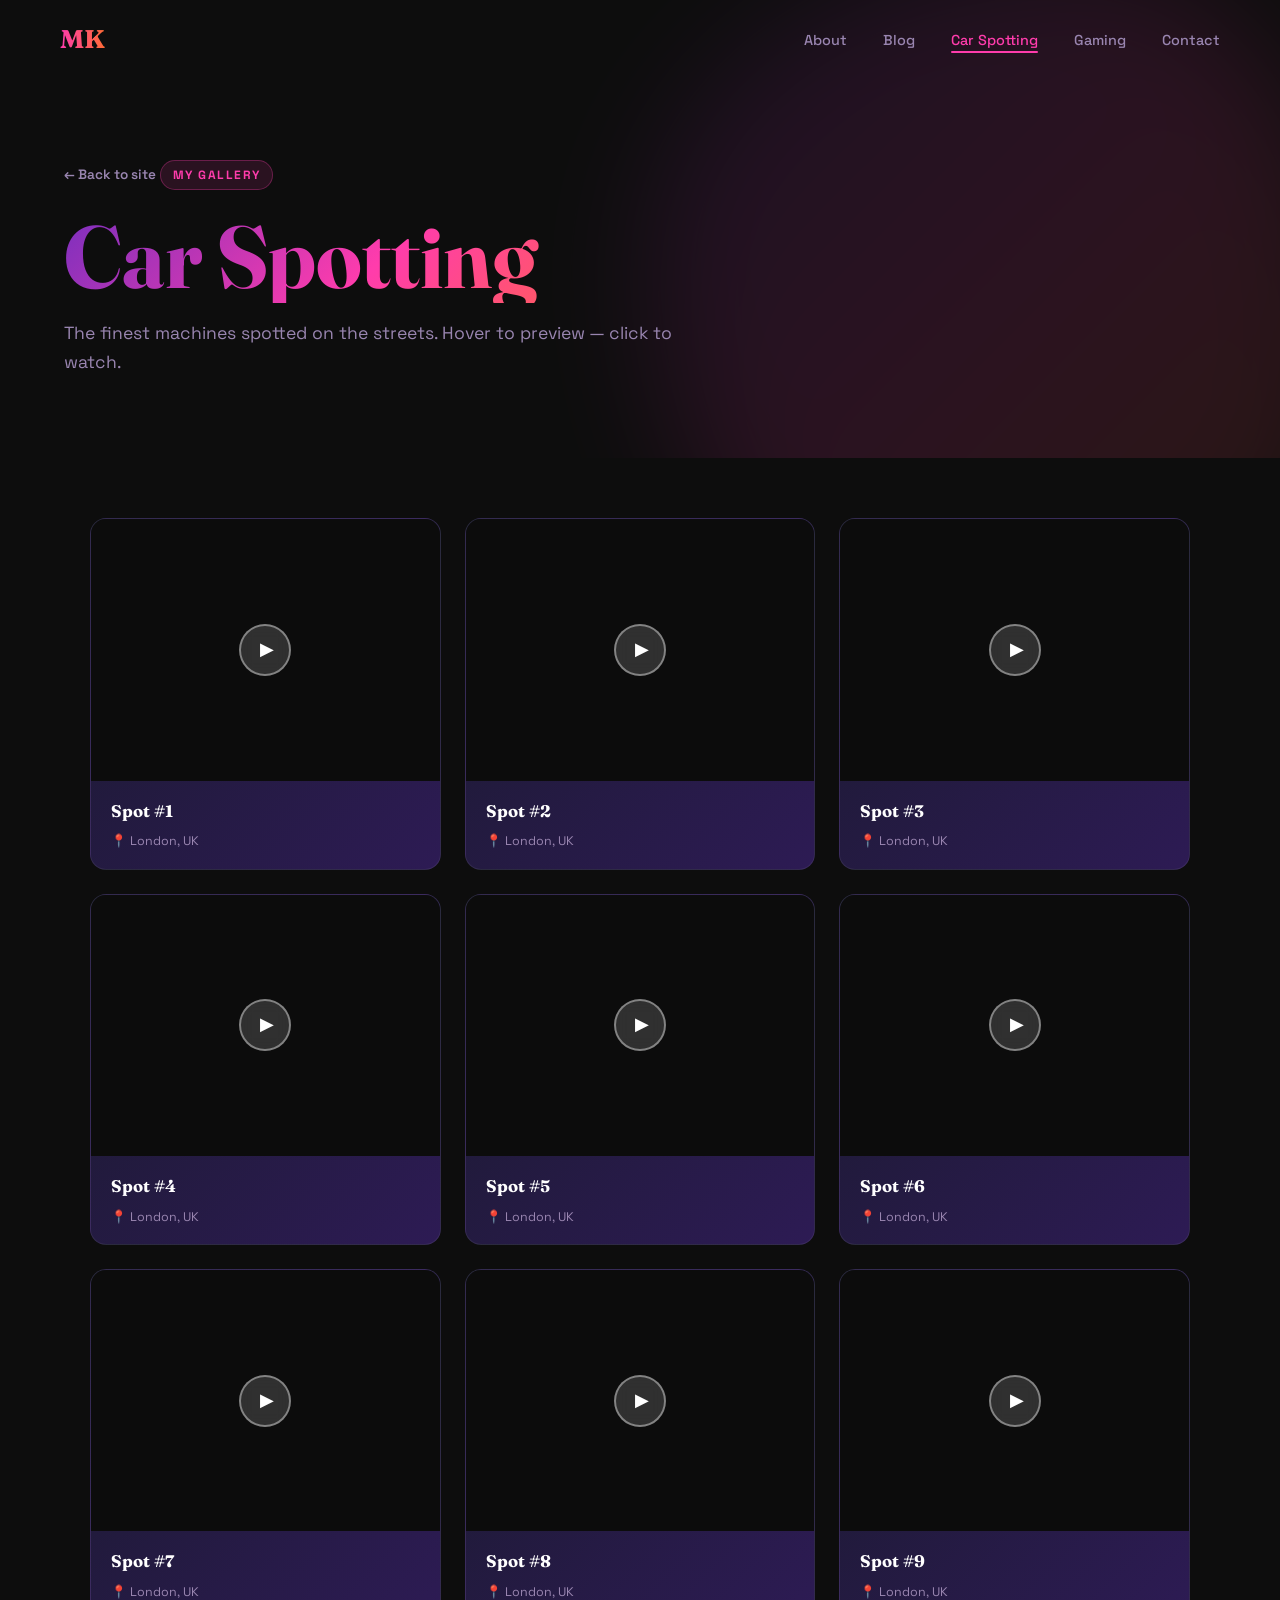
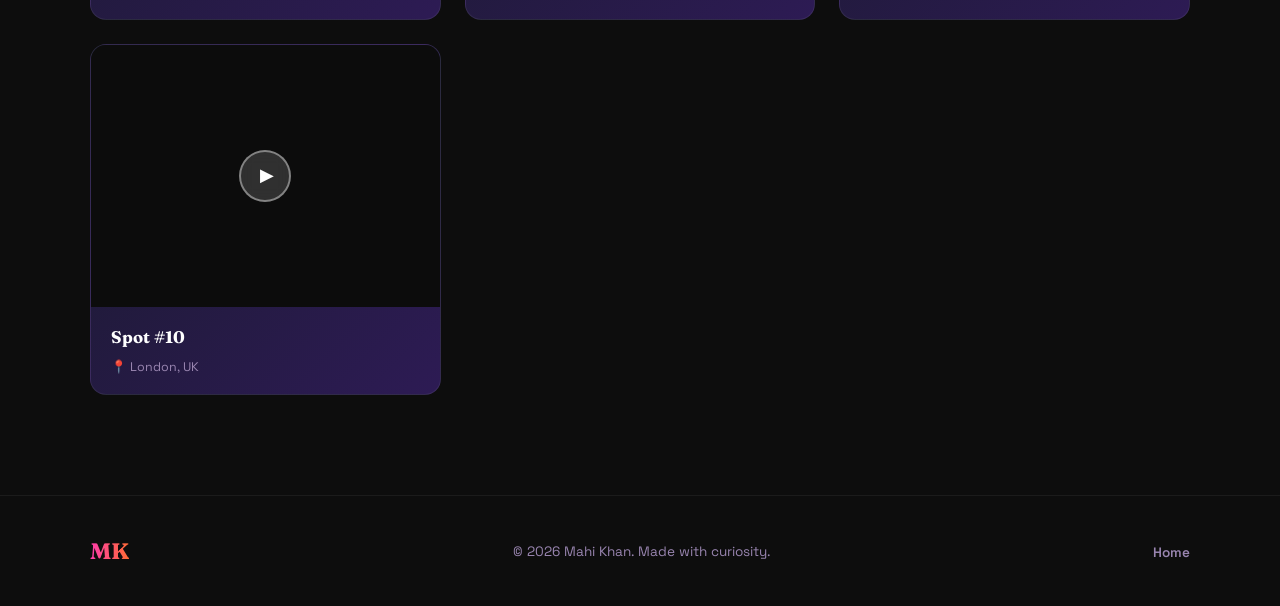
==== car-spotting.html @ e3ff3f11 "first commit" ====
<!DOCTYPE html>
<html lang="en">
<head>
  <meta charset="UTF-8" />
  <meta name="viewport" content="width=device-width, initial-scale=1.0" />
  <title>Car Spotting — Mahi Khan</title>
  <link rel="stylesheet" href="styles.css" />
  <link rel="preconnect" href="https://fonts.googleapis.com" />
  <link rel="preconnect" href="https://fonts.gstatic.com" crossorigin />
  <link href="https://fonts.googleapis.com/css2?family=Space+Grotesk:wght@400;500;700&family=Fraunces:ital,wght@0,700;1,400&display=swap" rel="stylesheet" />
</head>
<body>

  <!-- NAV -->
  <nav id="navbar">
    <a href="index.html" class="logo">MK</a>
    <ul class="nav-links">
      <li><a href="index.html#about">About</a></li>
      <li><a href="index.html#blog">Blog</a></li>
      <li><a href="car-spotting.html" class="nav-active">Car Spotting</a></li>
      <li><a href="gaming.html">Gaming</a></li>
      <li><a href="index.html#contact">Contact</a></li>
    </ul>
    <button class="hamburger" id="hamburger" aria-label="Open menu">
      <span></span><span></span><span></span>
    </button>
  </nav>

  <!-- MOBILE MENU -->
  <div class="mobile-menu" id="mobileMenu">
    <button class="close-btn" id="closeMenu" aria-label="Close menu">&times;</button>
    <ul>
      <li><a href="index.html#about" class="mobile-link">About</a></li>
      <li><a href="index.html#blog" class="mobile-link">Blog</a></li>
      <li><a href="car-spotting.html" class="mobile-link">Car Spotting</a></li>
      <li><a href="gaming.html" class="mobile-link">Gaming</a></li>
      <li><a href="index.html#contact" class="mobile-link">Contact</a></li>
    </ul>
  </div>

  <!-- GALLERY HERO -->
  <section class="gallery-hero">
    <div class="gallery-hero-content">
      <a href="index.html" class="back-link">← Back to site</a>
      <span class="section-tag">My gallery</span>
      <h1 class="gallery-title">Car Spotting</h1>
      <p class="gallery-subtitle">The finest machines spotted on the streets. Hover to preview — click to watch.</p>
    </div>
    <div class="hero-blob" aria-hidden="true"></div>
  </section>

  <!-- GALLERY GRID -->
  <section class="gallery-section">
    <div class="container">

      <div class="gallery-grid" id="galleryGrid">

        <div class="gallery-card" data-category="supercar" data-name="Spot #1" data-detail="London, UK">
          <div class="gallery-img-wrap">
            <video src="CarImages/bf7974aab0364c2784b813c1a7837246.MOV" muted loop playsinline preload="metadata"></video>
            <div class="play-overlay"><span class="play-icon">&#9654;</span></div>
          </div>
          <div class="gallery-card-info">
            <span class="card-car-name">Spot #1</span>
            <span class="card-location">📍 London, UK</span>
          </div>
        </div>

        <div class="gallery-card" data-category="supercar" data-name="Spot #2" data-detail="London, UK">
          <div class="gallery-img-wrap">
            <video src="CarImages/IMG_1939.MOV" muted loop playsinline preload="metadata"></video>
            <div class="play-overlay"><span class="play-icon">&#9654;</span></div>
          </div>
          <div class="gallery-card-info">
            <span class="card-car-name">Spot #2</span>
            <span class="card-location">📍 London, UK</span>
          </div>
        </div>

        <div class="gallery-card" data-category="supercar" data-name="Spot #3" data-detail="London, UK">
          <div class="gallery-img-wrap">
            <video src="CarImages/IMG_1972.mov" muted loop playsinline preload="metadata"></video>
            <div class="play-overlay"><span class="play-icon">&#9654;</span></div>
          </div>
          <div class="gallery-card-info">
            <span class="card-car-name">Spot #3</span>
            <span class="card-location">📍 London, UK</span>
          </div>
        </div>

        <div class="gallery-card" data-category="supercar" data-name="Spot #4" data-detail="London, UK">
          <div class="gallery-img-wrap">
            <video src="CarImages/IMG_1985.mov" muted loop playsinline preload="metadata"></video>
            <div class="play-overlay"><span class="play-icon">&#9654;</span></div>
          </div>
          <div class="gallery-card-info">
            <span class="card-car-name">Spot #4</span>
            <span class="card-location">📍 London, UK</span>
          </div>
        </div>

        <div class="gallery-card" data-category="supercar" data-name="Spot #5" data-detail="London, UK">
          <div class="gallery-img-wrap">
            <video src="CarImages/IMG_1987.mov" muted loop playsinline preload="metadata"></video>
            <div class="play-overlay"><span class="play-icon">&#9654;</span></div>
          </div>
          <div class="gallery-card-info">
            <span class="card-car-name">Spot #5</span>
            <span class="card-location">📍 London, UK</span>
          </div>
        </div>

        <div class="gallery-card" data-category="supercar" data-name="Spot #6" data-detail="London, UK">
          <div class="gallery-img-wrap">
            <video src="CarImages/IMG_1990.mov" muted loop playsinline preload="metadata"></video>
            <div class="play-overlay"><span class="play-icon">&#9654;</span></div>
          </div>
          <div class="gallery-card-info">
            <span class="card-car-name">Spot #6</span>
            <span class="card-location">📍 London, UK</span>
          </div>
        </div>

        <div class="gallery-card" data-category="supercar" data-name="Spot #7" data-detail="London, UK">
          <div class="gallery-img-wrap">
            <video src="CarImages/IMG_1996.mov" muted loop playsinline preload="metadata"></video>
            <div class="play-overlay"><span class="play-icon">&#9654;</span></div>
          </div>
          <div class="gallery-card-info">
            <span class="card-car-name">Spot #7</span>
            <span class="card-location">📍 London, UK</span>
          </div>
        </div>

        <div class="gallery-card" data-category="supercar" data-name="Spot #8" data-detail="London, UK">
          <div class="gallery-img-wrap">
            <video src="CarImages/IMG_8750.mov" muted loop playsinline preload="metadata"></video>
            <div class="play-overlay"><span class="play-icon">&#9654;</span></div>
          </div>
          <div class="gallery-card-info">
            <span class="card-car-name">Spot #8</span>
            <span class="card-location">📍 London, UK</span>
          </div>
        </div>

        <div class="gallery-card" data-category="supercar" data-name="Spot #9" data-detail="London, UK">
          <div class="gallery-img-wrap">
            <video src="CarImages/IMG_8766.mov" muted loop playsinline preload="metadata"></video>
            <div class="play-overlay"><span class="play-icon">&#9654;</span></div>
          </div>
          <div class="gallery-card-info">
            <span class="card-car-name">Spot #9</span>
            <span class="card-location">📍 London, UK</span>
          </div>
        </div>

        <div class="gallery-card" data-category="supercar" data-name="Spot #10" data-detail="London, UK">
          <div class="gallery-img-wrap">
            <video src="CarImages/IMG_9933.mov" muted loop playsinline preload="metadata"></video>
            <div class="play-overlay"><span class="play-icon">&#9654;</span></div>
          </div>
          <div class="gallery-card-info">
            <span class="card-car-name">Spot #10</span>
            <span class="card-location">📍 London, UK</span>
          </div>
        </div>

      </div>
    </div>
  </section>

  <!-- LIGHTBOX -->
  <div class="lightbox" id="lightbox" role="dialog" aria-modal="true" aria-label="Video viewer" hidden>
    <button class="lightbox-close" id="lightboxClose" aria-label="Close">&times;</button>
    <button class="lightbox-prev" id="lightboxPrev" aria-label="Previous">&#8249;</button>
    <div class="lightbox-content">
      <video id="lightboxVideo" controls playsinline></video>
      <div class="lightbox-caption" id="lightboxCaption"></div>
    </div>
    <button class="lightbox-next" id="lightboxNext" aria-label="Next">&#8250;</button>
  </div>

  <!-- FOOTER -->
  <footer class="footer">
    <div class="container footer-inner">
      <p class="footer-logo">MK</p>
      <p class="footer-copy">© 2026 Mahi Khan. Made with curiosity.</p>
      <div class="footer-links">
        <a href="index.html">Home</a>
      </div>
    </div>
  </footer>

  <script src="script.js"></script>
  <script src="car-spotting.js"></script>
</body>
</html>
---- styles.css ----
/* ===== RESET & BASE ===== */
*, *::before, *::after { box-sizing: border-box; margin: 0; padding: 0; }

:root {
  --pink:    #FF3CAC;
  --purple:  #7B2FBE;
  --orange:  #FF6B35;
  --yellow:  #FFD23F;
  --cyan:    #00D4FF;
  --dark:    #0D0D0D;
  --dark2:   #1A1A2E;
  --light:   #F9F6FF;
  --white:   #FFFFFF;
  --text:    #E8E0FF;
  --muted:   #9985B0;

  --grad-hero:   linear-gradient(135deg, #7B2FBE 0%, #FF3CAC 50%, #FF6B35 100%);
  --grad-card:   linear-gradient(135deg, #1A1A2E, #2D1B54);
  --grad-accent: linear-gradient(90deg, var(--pink), var(--orange));

  --radius: 16px;
  --radius-sm: 8px;
  --shadow: 0 8px 32px rgba(123,47,190,0.25);
  --shadow-lg: 0 20px 60px rgba(123,47,190,0.35);
  --transition: 0.3s cubic-bezier(0.4,0,0.2,1);
}

html { scroll-behavior: smooth; }

body {
  font-family: 'Space Grotesk', sans-serif;
  background: var(--dark);
  color: var(--text);
  line-height: 1.7;
  overflow-x: hidden;
}

em { font-family: 'Fraunces', serif; font-style: italic; color: var(--pink); }

a { color: inherit; text-decoration: none; }

img { max-width: 100%; display: block; }

/* ===== UTILITIES ===== */
.container {
  width: min(1100px, 92vw);
  margin-inline: auto;
}

.section { padding: 100px 0; }

.section-tag {
  display: inline-block;
  font-size: 0.75rem;
  font-weight: 700;
  letter-spacing: 0.12em;
  text-transform: uppercase;
  color: var(--pink);
  background: rgba(255,60,172,0.12);
  border: 1px solid rgba(255,60,172,0.3);
  padding: 4px 12px;
  border-radius: 100px;
  margin-bottom: 16px;
}

.section-title {
  font-family: 'Fraunces', serif;
  font-size: clamp(2rem, 5vw, 3.2rem);
  font-weight: 700;
  color: var(--white);
  line-height: 1.15;
  margin-bottom: 16px;
}

.section-desc {
  font-size: 1.1rem;
  color: var(--muted);
  max-width: 480px;
  margin-bottom: 48px;
}

.section-header {
  text-align: center;
  margin-bottom: 56px;
}

.section-header .section-desc { margin-inline: auto; }

/* ===== BUTTONS ===== */
.btn {
  display: inline-flex;
  align-items: center;
  gap: 6px;
  padding: 14px 28px;
  border-radius: 100px;
  font-family: inherit;
  font-size: 0.95rem;
  font-weight: 700;
  cursor: pointer;
  transition: transform var(--transition), box-shadow var(--transition), opacity var(--transition);
  border: none;
  text-decoration: none;
}

.btn:hover { transform: translateY(-2px); }
.btn:active { transform: translateY(0); }

.btn-primary {
  background: var(--grad-accent);
  color: var(--white);
  box-shadow: 0 4px 20px rgba(255,60,172,0.4);
}
.btn-primary:hover { box-shadow: 0 8px 30px rgba(255,60,172,0.55); }

.btn-outline {
  background: transparent;
  color: var(--white);
  border: 2px solid rgba(255,255,255,0.25);
}
.btn-outline:hover { border-color: var(--pink); color: var(--pink); }

.btn-full { width: 100%; justify-content: center; }

/* ===== NAVBAR ===== */
#navbar {
  position: fixed;
  top: 0; left: 0; right: 0;
  z-index: 100;
  display: flex;
  align-items: center;
  justify-content: space-between;
  padding: 18px min(5vw, 60px);
  background: rgba(13,13,13,0);
  backdrop-filter: blur(0px);
  transition: background var(--transition), backdrop-filter var(--transition), padding var(--transition);
}

#navbar.scrolled {
  background: rgba(13,13,13,0.85);
  backdrop-filter: blur(20px);
  padding-top: 12px;
  padding-bottom: 12px;
  border-bottom: 1px solid rgba(255,255,255,0.06);
}

.logo {
  font-family: 'Fraunces', serif;
  font-size: 1.6rem;
  font-weight: 700;
  background: var(--grad-accent);
  -webkit-background-clip: text;
  -webkit-text-fill-color: transparent;
  background-clip: text;
}

.nav-links {
  display: flex;
  list-style: none;
  gap: 36px;
}

.nav-links a {
  font-size: 0.9rem;
  font-weight: 500;
  color: var(--muted);
  transition: color var(--transition);
  position: relative;
}

.nav-links a::after {
  content: '';
  position: absolute;
  bottom: -4px; left: 0;
  width: 0; height: 2px;
  background: var(--pink);
  transition: width var(--transition);
  border-radius: 2px;
}

.nav-links a:hover { color: var(--white); }
.nav-links a:hover::after { width: 100%; }

.hamburger {
  display: none;
  flex-direction: column;
  gap: 5px;
  background: none;
  border: none;
  cursor: pointer;
  padding: 4px;
}
.hamburger span {
  display: block;
  width: 24px; height: 2px;
  background: var(--white);
  border-radius: 2px;
  transition: var(--transition);
}

/* ===== MOBILE MENU ===== */
.mobile-menu {
  position: fixed;
  inset: 0;
  z-index: 200;
  background: var(--dark2);
  display: flex;
  flex-direction: column;
  align-items: center;
  justify-content: center;
  gap: 32px;
  transform: translateX(100%);
  transition: transform var(--transition);
}

.mobile-menu.open { transform: translateX(0); }

.mobile-menu ul { list-style: none; text-align: center; }
.mobile-menu ul li + li { margin-top: 28px; }

.mobile-link {
  font-family: 'Fraunces', serif;
  font-size: 2.4rem;
  font-weight: 700;
  color: var(--white);
  transition: color var(--transition);
}
.mobile-link:hover { color: var(--pink); }

.close-btn {
  position: absolute;
  top: 24px; right: 24px;
  background: none;
  border: none;
  color: var(--white);
  font-size: 2.5rem;
  cursor: pointer;
  line-height: 1;
}

/* ===== HERO ===== */
.hero {
  position: relative;
  min-height: 100svh;
  display: flex;
  align-items: center;
  padding: 120px min(5vw, 80px) 80px;
  overflow: hidden;
}

.hero-inner {
  position: relative;
  z-index: 2;
  display: flex;
  align-items: center;
  gap: 64px;
  width: 100%;
}

.hero-content {
  flex: 1;
  min-width: 0;
}

.hero-photo {
  flex-shrink: 0;
  width: 300px;
  height: 300px;
  border-radius: 50%;
  background: var(--grad-hero);
  padding: 4px;
  box-shadow: var(--shadow-lg), 0 0 60px rgba(255,60,172,0.25);
  animation: float 6s ease-in-out infinite;
}

.hero-photo img {
  width: 100%;
  height: 100%;
  object-fit: cover;
  object-position: top;
  border-radius: 50%;
  display: block;
}

@media (max-width: 768px) {
  .hero-inner {
    flex-direction: column-reverse;
    gap: 36px;
    text-align: center;
  }
  .hero-photo {
    width: 180px;
    height: 180px;
  }
  .hero-cta { justify-content: center; }
}

.eyebrow {
  font-size: 1rem;
  font-weight: 500;
  color: var(--cyan);
  letter-spacing: 0.05em;
  margin-bottom: 12px;
}

.hero-title {
  font-family: 'Fraunces', serif;
  font-size: clamp(3.5rem, 10vw, 7rem);
  font-weight: 700;
  color: var(--white);
  line-height: 1.0;
  margin-bottom: 16px;
  background: var(--grad-hero);
  -webkit-background-clip: text;
  -webkit-text-fill-color: transparent;
  background-clip: text;
}

.hero-subtitle {
  font-size: 1.1rem;
  font-weight: 500;
  color: var(--muted);
  letter-spacing: 0.08em;
  text-transform: uppercase;
  margin-bottom: 24px;
}

.hero-desc {
  font-size: 1.15rem;
  color: var(--text);
  opacity: 0.85;
  max-width: 520px;
  margin-bottom: 40px;
}

.hero-cta { display: flex; gap: 16px; flex-wrap: wrap; }

/* Hero decorative shapes */
.hero-blob {
  position: absolute;
  top: -10%; right: -5%;
  width: 55vw; height: 55vw;
  max-width: 700px; max-height: 700px;
  border-radius: 60% 40% 55% 45% / 45% 55% 40% 60%;
  background: var(--grad-hero);
  opacity: 0.12;
  filter: blur(60px);
  animation: blobMorph 10s ease-in-out infinite alternate;
  z-index: 0;
}

@keyframes blobMorph {
  from { border-radius: 60% 40% 55% 45% / 45% 55% 40% 60%; }
  to   { border-radius: 40% 60% 45% 55% / 55% 45% 60% 40%; }
}

.hero-shapes { position: absolute; inset: 0; pointer-events: none; z-index: 1; }

.shape {
  position: absolute;
  border-radius: 50%;
  opacity: 0.6;
}

.shape-1 {
  width: 12px; height: 12px;
  background: var(--yellow);
  top: 20%; right: 25%;
  animation: float 6s ease-in-out infinite;
}

.shape-2 {
  width: 20px; height: 20px;
  background: var(--cyan);
  top: 60%; right: 35%;
  animation: float 8s ease-in-out infinite reverse;
}

.shape-3 {
  width: 8px; height: 8px;
  background: var(--pink);
  top: 40%; right: 15%;
  animation: float 5s ease-in-out infinite 1s;
}

@keyframes float {
  0%, 100% { transform: translateY(0); }
  50%       { transform: translateY(-20px); }
}

/* ===== ABOUT ===== */
.about { background: var(--dark2); }

.about-grid {
  display: grid;
  grid-template-columns: 320px 1fr;
  gap: 72px;
  align-items: center;
}

.about-image-wrap {
  position: relative;
}

.about-photo {
  width: 100%;
  aspect-ratio: 1;
  border-radius: var(--radius);
  object-fit: cover;
  object-position: top;
  box-shadow: var(--shadow-lg);
  display: block;
}

.about-badge {
  position: absolute;
  bottom: -16px; right: -16px;
  background: var(--yellow);
  color: var(--dark);
  font-size: 0.8rem;
  font-weight: 700;
  padding: 8px 16px;
  border-radius: 100px;
  white-space: nowrap;
  box-shadow: var(--shadow);
}

.about-text p {
  color: var(--muted);
  margin-bottom: 16px;
  font-size: 1.05rem;
}

.tags { display: flex; flex-wrap: wrap; gap: 10px; margin-top: 28px; }

.tag {
  background: rgba(255,255,255,0.05);
  border: 1px solid rgba(255,255,255,0.1);
  color: var(--text);
  padding: 6px 14px;
  border-radius: 100px;
  font-size: 0.85rem;
  font-weight: 500;
  transition: background var(--transition), border-color var(--transition);
}
.tag:hover { background: rgba(255,60,172,0.15); border-color: var(--pink); }

/* ===== BACKGROUND ===== */
.background { background: var(--dark); }

.background-wrap {
  max-width: 680px;
}

.background-wrap h2 {
  margin-bottom: 28px;
}

.background-wrap p {
  font-size: 1.1rem;
  color: var(--muted);
  line-height: 1.8;
  margin-bottom: 20px;
}

.background-wrap p:last-child { margin-bottom: 0; }

.blog-grid {
  display: grid;
  grid-template-columns: repeat(3, 1fr);
  grid-auto-rows: auto;
  gap: 24px;
}

.blog-card {
  background: var(--grad-card);
  border: 1px solid rgba(255,255,255,0.07);
  border-radius: var(--radius);
  padding: 32px;
  display: flex;
  flex-direction: column;
  gap: 12px;
  transition: transform var(--transition), box-shadow var(--transition), border-color var(--transition);
  position: relative;
  overflow: hidden;
}

.blog-card::before {
  content: '';
  position: absolute;
  inset: 0;
  background: var(--grad-accent);
  opacity: 0;
  transition: opacity var(--transition);
  pointer-events: none;
}

.blog-card:hover {
  transform: translateY(-6px);
  box-shadow: var(--shadow-lg);
  border-color: rgba(255,60,172,0.3);
}

.blog-card:hover::before { opacity: 0.04; }

.blog-card.featured {
  grid-column: 1 / -1;
  flex-direction: row;
  align-items: flex-start;
  gap: 40px;
  background: linear-gradient(135deg, #2D1B54, #1A0A36);
  border-color: rgba(255,60,172,0.2);
}

.blog-card.featured .card-title {
  font-size: 1.6rem;
}

.card-tag {
  display: inline-block;
  background: var(--grad-accent);
  color: white;
  font-size: 0.7rem;
  font-weight: 700;
  letter-spacing: 0.1em;
  text-transform: uppercase;
  padding: 3px 10px;
  border-radius: 100px;
  align-self: flex-start;
}

.card-meta {
  font-size: 0.8rem;
  color: var(--muted);
  font-weight: 500;
  letter-spacing: 0.03em;
}

.card-title {
  font-family: 'Fraunces', serif;
  font-size: 1.2rem;
  font-weight: 700;
  color: var(--white);
  line-height: 1.3;
}

.card-excerpt {
  font-size: 0.95rem;
  color: var(--muted);
  line-height: 1.65;
  flex: 1;
}

.card-link {
  font-size: 0.9rem;
  font-weight: 700;
  color: var(--pink);
  transition: gap var(--transition);
  margin-top: auto;
  align-self: flex-start;
}

.card-link:hover { letter-spacing: 0.02em; }

.cta-card {
  background: var(--grad-hero);
  border: none;
  justify-content: center;
  align-items: flex-start;
  text-align: left;
}

.cta-card h3 {
  font-family: 'Fraunces', serif;
  font-size: 1.5rem;
  color: var(--white);
}

.cta-card p { color: rgba(255,255,255,0.8); font-size: 0.95rem; }

.cta-card .btn-primary {
  background: white;
  color: var(--dark);
  box-shadow: none;
}
.cta-card .btn-primary:hover {
  box-shadow: 0 8px 30px rgba(0,0,0,0.2);
}

/* ===== CONTACT ===== */
.contact { background: var(--dark2); }


/* Contact simple layout */
.contact-simple-header {
  text-align: center;
  margin-bottom: 32px;
}

.contact-simple-header .section-desc {
  margin-inline: auto;
}

.contact-plain {
  text-align: center;
  display: flex;
  flex-direction: column;
  gap: 12px;
}

.contact-plain p {
  font-size: 1.05rem;
  color: var(--muted);
}

.contact-plain a {
  color: var(--white);
  font-weight: 600;
  text-decoration: underline;
  text-decoration-color: rgba(255,60,172,0.4);
  text-underline-offset: 3px;
  transition: color var(--transition), text-decoration-color var(--transition);
}

.contact-plain a:hover {
  color: var(--pink);
  text-decoration-color: var(--pink);
}

/* ===== FOOTER ===== */
.footer {
  background: var(--dark);
  border-top: 1px solid rgba(255,255,255,0.06);
  padding: 36px 0;
}

.footer-inner {
  display: flex;
  align-items: center;
  justify-content: space-between;
  gap: 16px;
  flex-wrap: wrap;
}

.footer-logo {
  font-family: 'Fraunces', serif;
  font-size: 1.4rem;
  font-weight: 700;
  background: var(--grad-accent);
  -webkit-background-clip: text;
  -webkit-text-fill-color: transparent;
  background-clip: text;
}

.footer-copy {
  font-size: 0.85rem;
  color: var(--muted);
}

.footer-links a {
  font-size: 0.85rem;
  color: var(--muted);
  font-weight: 600;
  transition: color var(--transition);
}
.footer-links a:hover { color: var(--pink); }

/* ===== SCROLL REVEAL ===== */
.reveal {
  opacity: 0;
  transform: translateY(30px);
  transition: opacity 0.6s ease, transform 0.6s ease;
}

.reveal.visible {
  opacity: 1;
  transform: translateY(0);
}

/* ===== RESPONSIVE ===== */
@media (max-width: 900px) {
  .about-grid {
    grid-template-columns: 1fr;
    gap: 48px;
  }
  .about-image-placeholder {
    max-width: 260px;
    margin-inline: auto;
  }

  .blog-grid {
    grid-template-columns: 1fr 1fr;
  }

  .blog-card.featured {
    flex-direction: column;
    gap: 16px;
  }

  .contact-wrap {
    grid-template-columns: 1fr;
    gap: 48px;
  }
}

@media (max-width: 640px) {
  .nav-links { display: none; }
  .hamburger { display: flex; }

  .section { padding: 72px 0; }

  .blog-grid { grid-template-columns: 1fr; }

  .hero { padding: 100px 6vw 60px; }

  .contact-form { padding: 24px; }

  .footer-inner { flex-direction: column; text-align: center; }
}

/* ===== NAV ACTIVE STATE ===== */
.nav-active {
  color: var(--pink) !important;
}
.nav-active::after {
  width: 100% !important;
}

/* ===== CAR SPOTTING TEASER (homepage) ===== */
.carspot-teaser { background: var(--dark); }

.carspot-teaser-inner {
  display: grid;
  grid-template-columns: 1fr auto;
  gap: 64px;
  align-items: center;
}

.carspot-teaser-text p {
  color: var(--muted);
  font-size: 1.05rem;
  max-width: 480px;
  margin-bottom: 32px;
}

.carspot-teaser-card {
  display: flex;
  flex-direction: column;
  align-items: center;
  justify-content: center;
  gap: 12px;
  width: 220px;
  aspect-ratio: 1;
  background: var(--grad-card);
  border: 1px solid rgba(255,255,255,0.08);
  border-radius: var(--radius);
  cursor: pointer;
  text-decoration: none;
  transition: transform var(--transition), box-shadow var(--transition), border-color var(--transition);
}

.carspot-teaser-card:hover {
  transform: translateY(-6px) scale(1.03);
  box-shadow: var(--shadow-lg);
  border-color: rgba(255,60,172,0.3);
}

.carspot-icon { font-size: 3.5rem; }

.carspot-card-label {
  font-size: 0.85rem;
  font-weight: 700;
  color: var(--pink);
  letter-spacing: 0.04em;
}

@media (max-width: 640px) {
  .carspot-teaser-inner {
    grid-template-columns: 1fr;
    gap: 32px;
  }
  .carspot-teaser-card { width: 100%; aspect-ratio: 2 / 1; }
}

/* ===== CAR SPOTTING GALLERY PAGE ===== */
.gallery-hero {
  position: relative;
  padding: 160px min(5vw, 80px) 80px;
  overflow: hidden;
}

.gallery-hero-content {
  position: relative;
  z-index: 2;
  max-width: 640px;
}

.back-link {
  display: inline-block;
  font-size: 0.85rem;
  font-weight: 600;
  color: var(--muted);
  margin-bottom: 24px;
  transition: color var(--transition);
}
.back-link:hover { color: var(--white); }

.gallery-title {
  font-family: 'Fraunces', serif;
  font-size: clamp(3rem, 8vw, 5.5rem);
  font-weight: 700;
  color: var(--white);
  line-height: 1.05;
  margin-bottom: 16px;
  background: var(--grad-hero);
  -webkit-background-clip: text;
  -webkit-text-fill-color: transparent;
  background-clip: text;
}

.gallery-subtitle {
  font-size: 1.1rem;
  color: var(--muted);
}

/* Gallery section */
.gallery-section {
  background: var(--dark);
  padding: 60px 0 100px;
}

/* Filter bar */
.filter-bar {
  display: flex;
  gap: 10px;
  flex-wrap: wrap;
  margin-bottom: 48px;
}

.filter-btn {
  background: rgba(255,255,255,0.05);
  border: 1px solid rgba(255,255,255,0.1);
  color: var(--muted);
  font-family: inherit;
  font-size: 0.85rem;
  font-weight: 600;
  padding: 8px 20px;
  border-radius: 100px;
  cursor: pointer;
  transition: background var(--transition), border-color var(--transition), color var(--transition);
}

.filter-btn:hover {
  border-color: var(--pink);
  color: var(--white);
}

.filter-btn.active {
  background: var(--grad-accent);
  border-color: transparent;
  color: var(--white);
}

/* Gallery grid */
.gallery-grid {
  display: grid;
  grid-template-columns: repeat(3, 1fr);
  gap: 24px;
}

@media (max-width: 900px) { .gallery-grid { grid-template-columns: repeat(2, 1fr); } }
@media (max-width: 500px)  { .gallery-grid { grid-template-columns: 1fr; } }

/* Gallery card */
.gallery-card {
  background: var(--grad-card);
  border: 1px solid rgba(255,255,255,0.07);
  border-radius: var(--radius);
  overflow: hidden;
  cursor: pointer;
  opacity: 0;
  transform: translateY(24px);
  transition: transform var(--transition), box-shadow var(--transition), border-color var(--transition), opacity 0.4s ease;
}

.gallery-card.card-in {
  opacity: 1;
  transform: translateY(0);
}

.gallery-card:hover {
  transform: translateY(-6px);
  box-shadow: var(--shadow-lg);
  border-color: rgba(255,60,172,0.3);
}

.gallery-img-wrap {
  width: 100%;
  aspect-ratio: 4 / 3;
  overflow: hidden;
  background: #111;
}

.gallery-img-wrap img {
  width: 100%;
  height: 100%;
  object-fit: cover;
  display: block;
  transition: transform 0.5s ease;
}

.gallery-card:hover .gallery-img-wrap img {
  transform: scale(1.06);
}

/* Placeholder for cards without a photo yet */
.img-placeholder {
  width: 100%;
  height: 100%;
  display: flex;
  flex-direction: column;
  align-items: center;
  justify-content: center;
  gap: 10px;
  background: rgba(255,255,255,0.03);
  border-bottom: 1px solid rgba(255,255,255,0.06);
}

.placeholder-icon { font-size: 2.5rem; opacity: 0.4; }

.placeholder-label {
  font-size: 0.78rem;
  color: var(--muted);
  font-weight: 500;
  letter-spacing: 0.04em;
}

/* Video cards */
.gallery-img-wrap video {
  width: 100%;
  height: 100%;
  object-fit: cover;
  display: block;
  transition: transform 0.5s ease;
}

.gallery-card:hover .gallery-img-wrap video {
  transform: scale(1.04);
}

.play-overlay {
  position: absolute;
  inset: 0;
  display: flex;
  align-items: center;
  justify-content: center;
  background: rgba(0,0,0,0.3);
  transition: background var(--transition), opacity var(--transition);
}

.gallery-card:hover .play-overlay {
  background: rgba(0,0,0,0.1);
}

.play-icon {
  width: 52px;
  height: 52px;
  border-radius: 50%;
  background: rgba(255,255,255,0.15);
  backdrop-filter: blur(8px);
  border: 2px solid rgba(255,255,255,0.4);
  display: flex;
  align-items: center;
  justify-content: center;
  font-size: 1.1rem;
  color: white;
  padding-left: 4px;
  transition: background var(--transition), transform var(--transition);
}

.gallery-card:hover .play-icon {
  background: var(--pink);
  border-color: var(--pink);
  transform: scale(1.12);
}

/* gallery-img-wrap needs position:relative for overlay */
.gallery-img-wrap { position: relative; }

/* Card info */
.gallery-card-info {
  display: flex;
  flex-direction: column;
  gap: 4px;
  padding: 16px 20px;
}

.card-car-name {
  font-family: 'Fraunces', serif;
  font-size: 1.05rem;
  font-weight: 700;
  color: var(--white);
}

.card-car-detail {
  font-size: 0.8rem;
  color: var(--muted);
  font-weight: 500;
}

.card-location {
  font-size: 0.78rem;
  color: var(--muted);
  margin-top: 2px;
}

/* Empty state */
.gallery-empty {
  text-align: center;
  padding: 80px 0;
  color: var(--muted);
}

.gallery-empty span { font-size: 3rem; display: block; margin-bottom: 16px; }
.gallery-empty p { font-size: 1rem; }

/* ===== LIGHTBOX ===== */
.lightbox {
  position: fixed;
  inset: 0;
  z-index: 300;
  background: rgba(0,0,0,0.92);
  display: flex;
  align-items: center;
  justify-content: center;
  backdrop-filter: blur(8px);
  padding: 24px;
}

.lightbox[hidden] { display: none; }

.lightbox-content {
  max-width: 900px;
  width: 100%;
  display: flex;
  flex-direction: column;
  align-items: center;
  gap: 16px;
}

.lightbox-content img,
.lightbox-content video {
  max-height: 75vh;
  width: auto;
  max-width: 100%;
  border-radius: var(--radius);
  object-fit: contain;
  box-shadow: var(--shadow-lg);
}

.lightbox-caption {
  font-size: 0.9rem;
  color: var(--muted);
  text-align: center;
}

.lightbox-close {
  position: absolute;
  top: 20px; right: 24px;
  background: rgba(255,255,255,0.1);
  border: none;
  color: var(--white);
  font-size: 2rem;
  width: 44px; height: 44px;
  border-radius: 50%;
  cursor: pointer;
  display: flex; align-items: center; justify-content: center;
  transition: background var(--transition);
}
.lightbox-close:hover { background: var(--pink); }

.lightbox-prev,
.lightbox-next {
  position: absolute;
  top: 50%; transform: translateY(-50%);
  background: rgba(255,255,255,0.08);
  border: none;
  color: var(--white);
  font-size: 2.5rem;
  width: 52px; height: 52px;
  border-radius: 50%;
  cursor: pointer;
  display: flex; align-items: center; justify-content: center;
  transition: background var(--transition);
  line-height: 1;
}
.lightbox-prev { left: 20px; }
.lightbox-next { right: 20px; }
.lightbox-prev:hover,
.lightbox-next:hover { background: var(--pink); }

/* ===== GAMING PAGE ===== */
:root {
  --apex-red:    #E8002D;
  --apex-orange: #FF6B35;
  --grad-apex:   linear-gradient(135deg, #1a0008, #3d0015, #1a0008);
  --grad-apex-accent: linear-gradient(135deg, var(--apex-red), var(--apex-orange));
}

/* Gaming tag overrides */
.gaming-tag {
  color: var(--apex-red) !important;
  background: rgba(232,0,45,0.12) !important;
  border-color: rgba(232,0,45,0.3) !important;
}

/* Gaming hero */
.gaming-hero {
  position: relative;
  padding: 160px min(5vw, 80px) 80px;
  overflow: hidden;
  background: #0a0005;
}

.gaming-hero-content {
  position: relative;
  z-index: 2;
  max-width: 640px;
}

.gaming-title {
  font-family: 'Fraunces', serif;
  font-size: clamp(3rem, 8vw, 5.5rem);
  font-weight: 700;
  color: var(--white);
  line-height: 1.05;
  margin-bottom: 16px;
  background: var(--grad-apex-accent);
  -webkit-background-clip: text;
  -webkit-text-fill-color: transparent;
  background-clip: text;
}

.gaming-subtitle {
  font-size: 1.1rem;
  color: var(--muted);
}

.gaming-hero-glow {
  position: absolute;
  top: -10%; right: -5%;
  width: 55vw; height: 55vw;
  max-width: 700px; max-height: 700px;
  border-radius: 50%;
  background: radial-gradient(circle, rgba(232,0,45,0.18) 0%, transparent 70%);
  filter: blur(40px);
  z-index: 0;
}

/* Gaming section */
.gaming-section {
  background: #0a0005;
  padding: 60px 0 100px;
}

/* Gaming grid — 3 columns: image | [clips stacked] | image */
.gaming-grid {
  display: grid;
  grid-template-columns: 1fr 1.4fr 1fr;
  grid-template-rows: repeat(2, 38vh);
  grid-auto-flow: column;
  gap: 16px;
}

.gaming-cell--featured {
  grid-row: span 2;
}

/* Base cell styles */
.gaming-cell {
  position: relative;
  border-radius: var(--radius);
  overflow: hidden;
  cursor: pointer;
  background: #14000a;
  border: 1px solid rgba(232,0,45,0.12);
  opacity: 0;
  transform: translateY(20px);
  transition: opacity 0.4s ease, transform 0.4s ease, box-shadow var(--transition), border-color var(--transition);
}

.gaming-cell.card-in {
  opacity: 1;
  transform: translateY(0);
}

.gaming-cell:hover {
  border-color: rgba(232,0,45,0.4);
  box-shadow: 0 8px 40px rgba(232,0,45,0.2);
}

/* Images inside cells */
.gaming-cell img {
  width: 100%;
  height: 100%;
  object-fit: cover;
  display: block;
  transition: transform 0.5s ease;
}

.gaming-cell:hover img { transform: scale(1.04); }

/* Featured highlight cells — span both rows, full image visible */
.gaming-cell--featured {
  background: #0a0005;
}

.gaming-cell--featured img {
  width: 100%;
  height: 100%;
  object-fit: contain;
  display: block;
}

.gaming-cell--featured:hover img { transform: none; }

/* Videos inside cells — fill landscape box */
.gaming-cell video {
  width: 100%;
  height: 100%;
  object-fit: cover;
  display: block;
  transition: transform 0.5s ease;
}

.gaming-cell:hover video { transform: scale(1.02); }

/* Play overlay for video cells */
.gaming-cell .play-overlay {
  position: absolute;
  inset: 0;
  display: flex;
  align-items: center;
  justify-content: center;
  background: rgba(0,0,0,0.35);
  transition: background var(--transition);
}

.gaming-cell:hover .play-overlay { background: rgba(0,0,0,0.1); }

.gaming-cell:hover .play-icon {
  background: var(--apex-red);
  border-color: var(--apex-red);
  transform: scale(1.12);
}

/* Placeholders */
.gaming-placeholder {
  width: 100%;
  height: 100%;
  display: flex;
  flex-direction: column;
  align-items: center;
  justify-content: center;
  gap: 10px;
  padding: 20px;
}

.gaming-placeholder--image {
  background: linear-gradient(135deg, #1a0008 0%, #2d000f 100%);
}

.gaming-placeholder--video {
  background: #14000a;
}

.gaming-placeholder-icon { font-size: 2.2rem; opacity: 0.5; }

.gaming-placeholder-label {
  font-size: 0.9rem;
  font-weight: 600;
  color: rgba(255,255,255,0.5);
}

.gaming-placeholder-hint {
  font-size: 0.75rem;
  color: var(--muted);
  text-align: center;
  opacity: 0.7;
}

/* Gaming teaser on homepage */
.gaming-teaser { background: #0a0005; }

.gaming-teaser-card:hover {
  border-color: rgba(232,0,45,0.4) !important;
  box-shadow: 0 20px 60px rgba(232,0,45,0.25) !important;
}

.gaming-card-label {
  color: var(--apex-red) !important;
}

.btn-gaming {
  display: inline-flex;
  align-items: center;
  gap: 6px;
  padding: 14px 28px;
  border-radius: 100px;
  font-family: inherit;
  font-size: 0.95rem;
  font-weight: 700;
  cursor: pointer;
  transition: transform var(--transition), box-shadow var(--transition);
  border: none;
  text-decoration: none;
  background: var(--grad-apex-accent);
  color: var(--white);
  box-shadow: 0 4px 20px rgba(232,0,45,0.35);
}

.btn-gaming:hover {
  transform: translateY(-2px);
  box-shadow: 0 8px 30px rgba(232,0,45,0.5);
}

/* Responsive */
@media (max-width: 900px) {
  .gaming-grid {
    grid-template-columns: 1fr 1fr;
    grid-template-rows: auto;
    grid-auto-flow: row;
  }
  .gaming-cell--featured { grid-row: span 1; }
}

@media (max-width: 480px) {
  .gaming-grid { grid-template-columns: 1fr; }
}
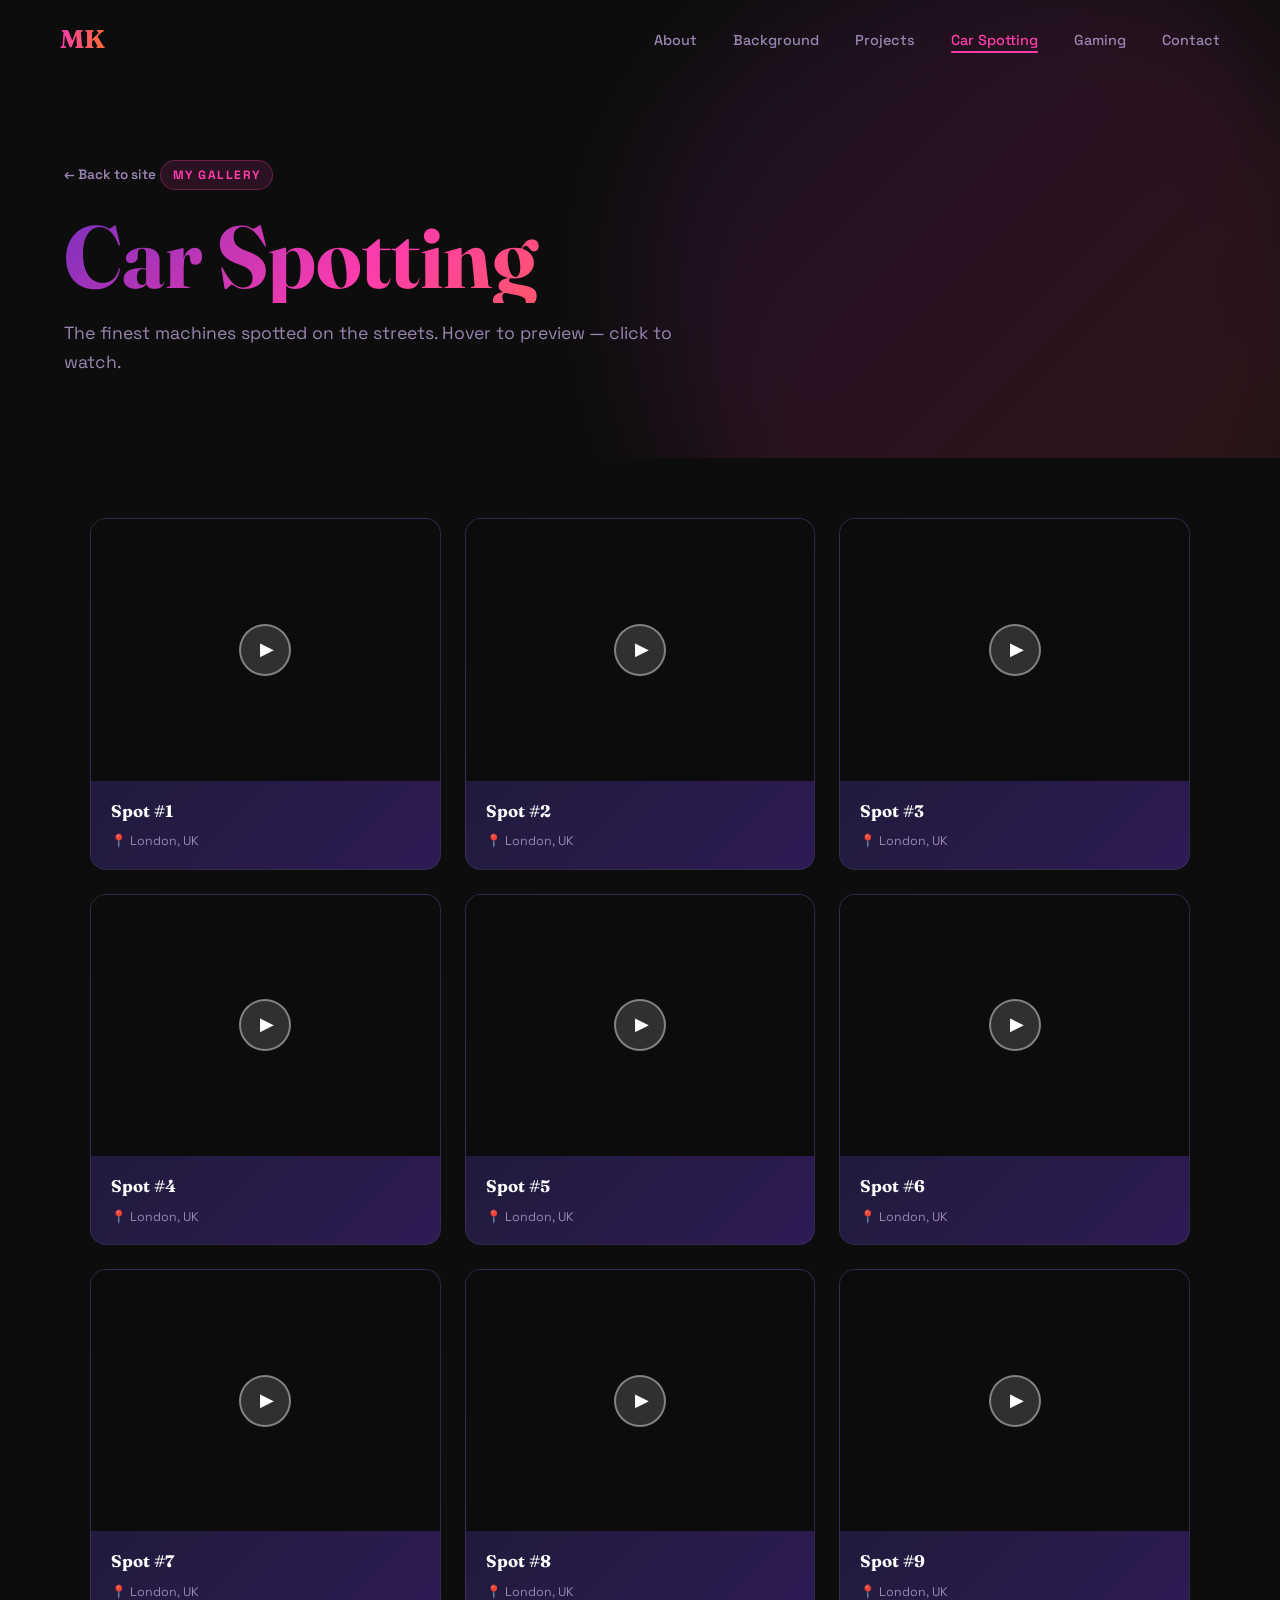
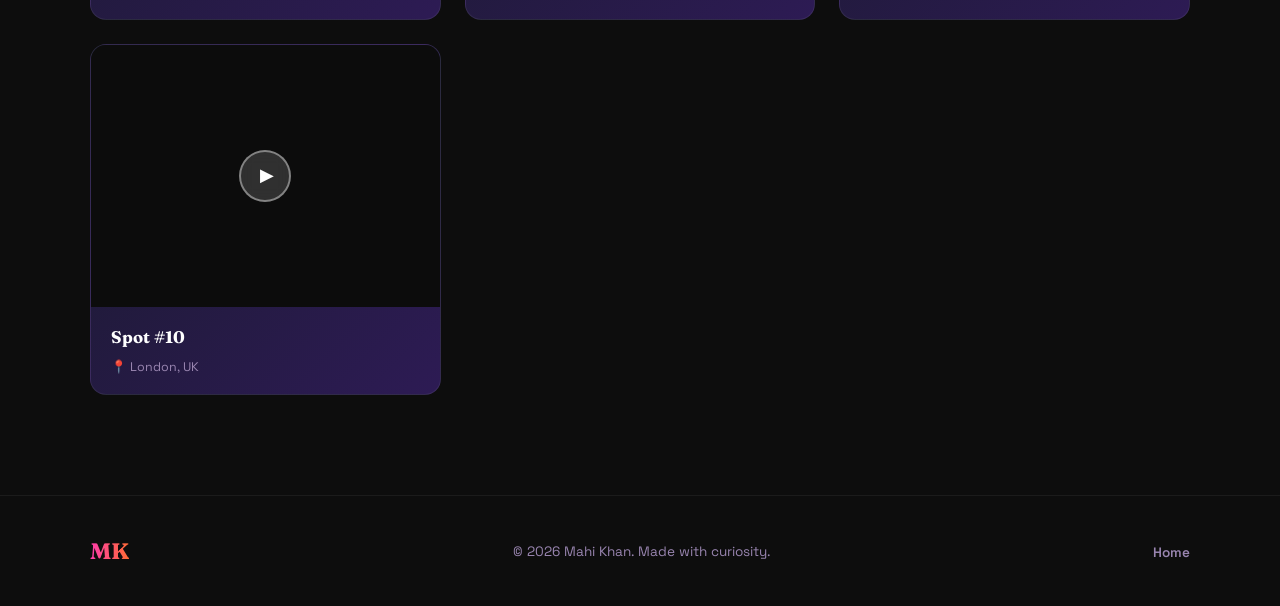
==== commit e92609ad: "Add Projects page with BachDrone project and update nav across all pages" ====
--- a/car-spotting.html
+++ b/car-spotting.html
@@ -16,7 +16,8 @@
     <a href="index.html" class="logo">MK</a>
     <ul class="nav-links">
       <li><a href="index.html#about">About</a></li>
-      <li><a href="index.html#blog">Blog</a></li>
+      <li><a href="index.html#background">Background</a></li>
+      <li><a href="projects.html">Projects</a></li>
       <li><a href="car-spotting.html" class="nav-active">Car Spotting</a></li>
       <li><a href="gaming.html">Gaming</a></li>
       <li><a href="index.html#contact">Contact</a></li>
@@ -31,7 +32,8 @@
     <button class="close-btn" id="closeMenu" aria-label="Close menu">&times;</button>
     <ul>
       <li><a href="index.html#about" class="mobile-link">About</a></li>
-      <li><a href="index.html#blog" class="mobile-link">Blog</a></li>
+      <li><a href="index.html#background" class="mobile-link">Background</a></li>
+      <li><a href="projects.html" class="mobile-link">Projects</a></li>
       <li><a href="car-spotting.html" class="mobile-link">Car Spotting</a></li>
       <li><a href="gaming.html" class="mobile-link">Gaming</a></li>
       <li><a href="index.html#contact" class="mobile-link">Contact</a></li>
--- a/styles.css
+++ b/styles.css
@@ -1331,8 +1331,234 @@
     grid-auto-flow: row;
   }
   .gaming-cell--featured { grid-row: span 1; }
+  .gaming-cell--featured,
+  .gaming-cell--video { min-height: 260px; }
 }
 
 @media (max-width: 480px) {
   .gaming-grid { grid-template-columns: 1fr; }
-}
+  .gaming-cell--featured,
+  .gaming-cell--video { min-height: 220px; }
+}
+
+/* ===== PROJECTS PAGE ===== */
+.projects-hero {
+  position: relative;
+  padding: 160px min(5vw, 80px) 80px;
+  overflow: hidden;
+}
+
+.projects-hero-content {
+  position: relative;
+  z-index: 2;
+  max-width: 640px;
+}
+
+.projects-title {
+  font-family: 'Fraunces', serif;
+  font-size: clamp(3rem, 8vw, 5.5rem);
+  font-weight: 700;
+  color: var(--white);
+  line-height: 1.05;
+  margin-bottom: 16px;
+  background: var(--grad-hero);
+  -webkit-background-clip: text;
+  -webkit-text-fill-color: transparent;
+  background-clip: text;
+}
+
+.projects-subtitle {
+  font-size: 1.1rem;
+  color: var(--muted);
+}
+
+.projects-section {
+  background: var(--dark);
+  padding: 60px 0 100px;
+}
+
+.projects-grid {
+  display: grid;
+  grid-template-columns: repeat(auto-fill, minmax(min(100%, 560px), 1fr));
+  gap: 40px;
+}
+
+/* Project card */
+.project-card {
+  background: var(--grad-card);
+  border: 1px solid rgba(255,255,255,0.07);
+  border-radius: var(--radius);
+  overflow: hidden;
+  transition: transform var(--transition), box-shadow var(--transition), border-color var(--transition);
+  opacity: 0;
+  transform: translateY(24px);
+}
+
+.project-card.card-in {
+  opacity: 1;
+  transform: translateY(0);
+}
+
+.project-card:hover {
+  transform: translateY(-6px);
+  box-shadow: var(--shadow-lg);
+  border-color: rgba(255,60,172,0.3);
+}
+
+.project-img-wrap {
+  width: 100%;
+  aspect-ratio: 16 / 9;
+  overflow: hidden;
+  position: relative;
+  background: #111;
+}
+
+.project-img-wrap img {
+  width: 100%;
+  height: 100%;
+  object-fit: cover;
+  object-position: center;
+  display: block;
+  transition: transform 0.5s ease;
+}
+
+.project-card:hover .project-img-wrap img {
+  transform: scale(1.04);
+}
+
+.project-img-overlay {
+  position: absolute;
+  bottom: 0; left: 0; right: 0;
+  padding: 32px 20px 14px;
+  background: linear-gradient(to top, rgba(0,0,0,0.7), transparent);
+}
+
+.project-overlay-label {
+  font-size: 0.78rem;
+  font-weight: 700;
+  color: rgba(255,255,255,0.75);
+  letter-spacing: 0.06em;
+  text-transform: uppercase;
+}
+
+.project-body {
+  padding: 28px 28px 24px;
+  display: flex;
+  flex-direction: column;
+  gap: 12px;
+}
+
+.project-meta {
+  display: flex;
+  flex-wrap: wrap;
+  gap: 8px;
+}
+
+.project-tag {
+  font-size: 0.72rem;
+  font-weight: 700;
+  letter-spacing: 0.08em;
+  text-transform: uppercase;
+  color: var(--pink);
+  background: rgba(255,60,172,0.1);
+  border: 1px solid rgba(255,60,172,0.25);
+  padding: 3px 10px;
+  border-radius: 100px;
+}
+
+.project-name {
+  font-family: 'Fraunces', serif;
+  font-size: 1.8rem;
+  font-weight: 700;
+  color: var(--white);
+  line-height: 1.2;
+  margin: 0;
+}
+
+.project-desc {
+  font-size: 1rem;
+  color: var(--muted);
+  line-height: 1.75;
+  margin: 0;
+}
+
+.project-desc strong {
+  color: var(--text);
+  font-weight: 600;
+}
+
+.project-footer {
+  padding-top: 8px;
+  border-top: 1px solid rgba(255,255,255,0.07);
+  margin-top: 4px;
+}
+
+.project-venue {
+  font-size: 0.85rem;
+  color: var(--muted);
+  font-weight: 500;
+}
+
+/* Projects teaser on homepage */
+.projects-teaser { background: var(--dark2); }
+
+/* ===== MOBILE POLISH ===== */
+
+/* About — cap photo width and fix badge overflow on small screens */
+@media (max-width: 900px) {
+  .about-image-wrap {
+    max-width: 280px;
+    margin-inline: auto;
+    padding-bottom: 28px;
+  }
+  .about-badge {
+    right: 0;
+    bottom: -12px;
+  }
+}
+
+/* Hero — remove max-width cap on desc text when centred */
+@media (max-width: 768px) {
+  .hero-desc { max-width: 100%; }
+}
+
+/* Lightbox — touch-friendly sizing and layout */
+@media (max-width: 640px) {
+  .lightbox { padding: 56px 8px 16px; }
+
+  .lightbox-content img,
+  .lightbox-content video {
+    max-height: 65vh;
+  }
+
+  .lightbox-prev,
+  .lightbox-next {
+    width: 40px;
+    height: 40px;
+    font-size: 1.6rem;
+  }
+  .lightbox-prev { left: 6px; }
+  .lightbox-next { right: 6px; }
+
+  .lightbox-close {
+    top: 12px;
+    right: 12px;
+  }
+}
+
+/* Touch devices — always show play overlay so users know the card is tappable */
+@media (hover: none) {
+  .play-overlay {
+    background: rgba(0,0,0,0.28);
+  }
+  .gaming-cell .play-overlay {
+    background: rgba(0,0,0,0.32);
+  }
+}
+
+/* Ensure tappable targets meet 44px minimum */
+@media (max-width: 640px) {
+  .btn { padding: 13px 24px; }
+  .filter-btn { padding: 10px 18px; }
+  .back-link { padding: 8px 0; }
+}
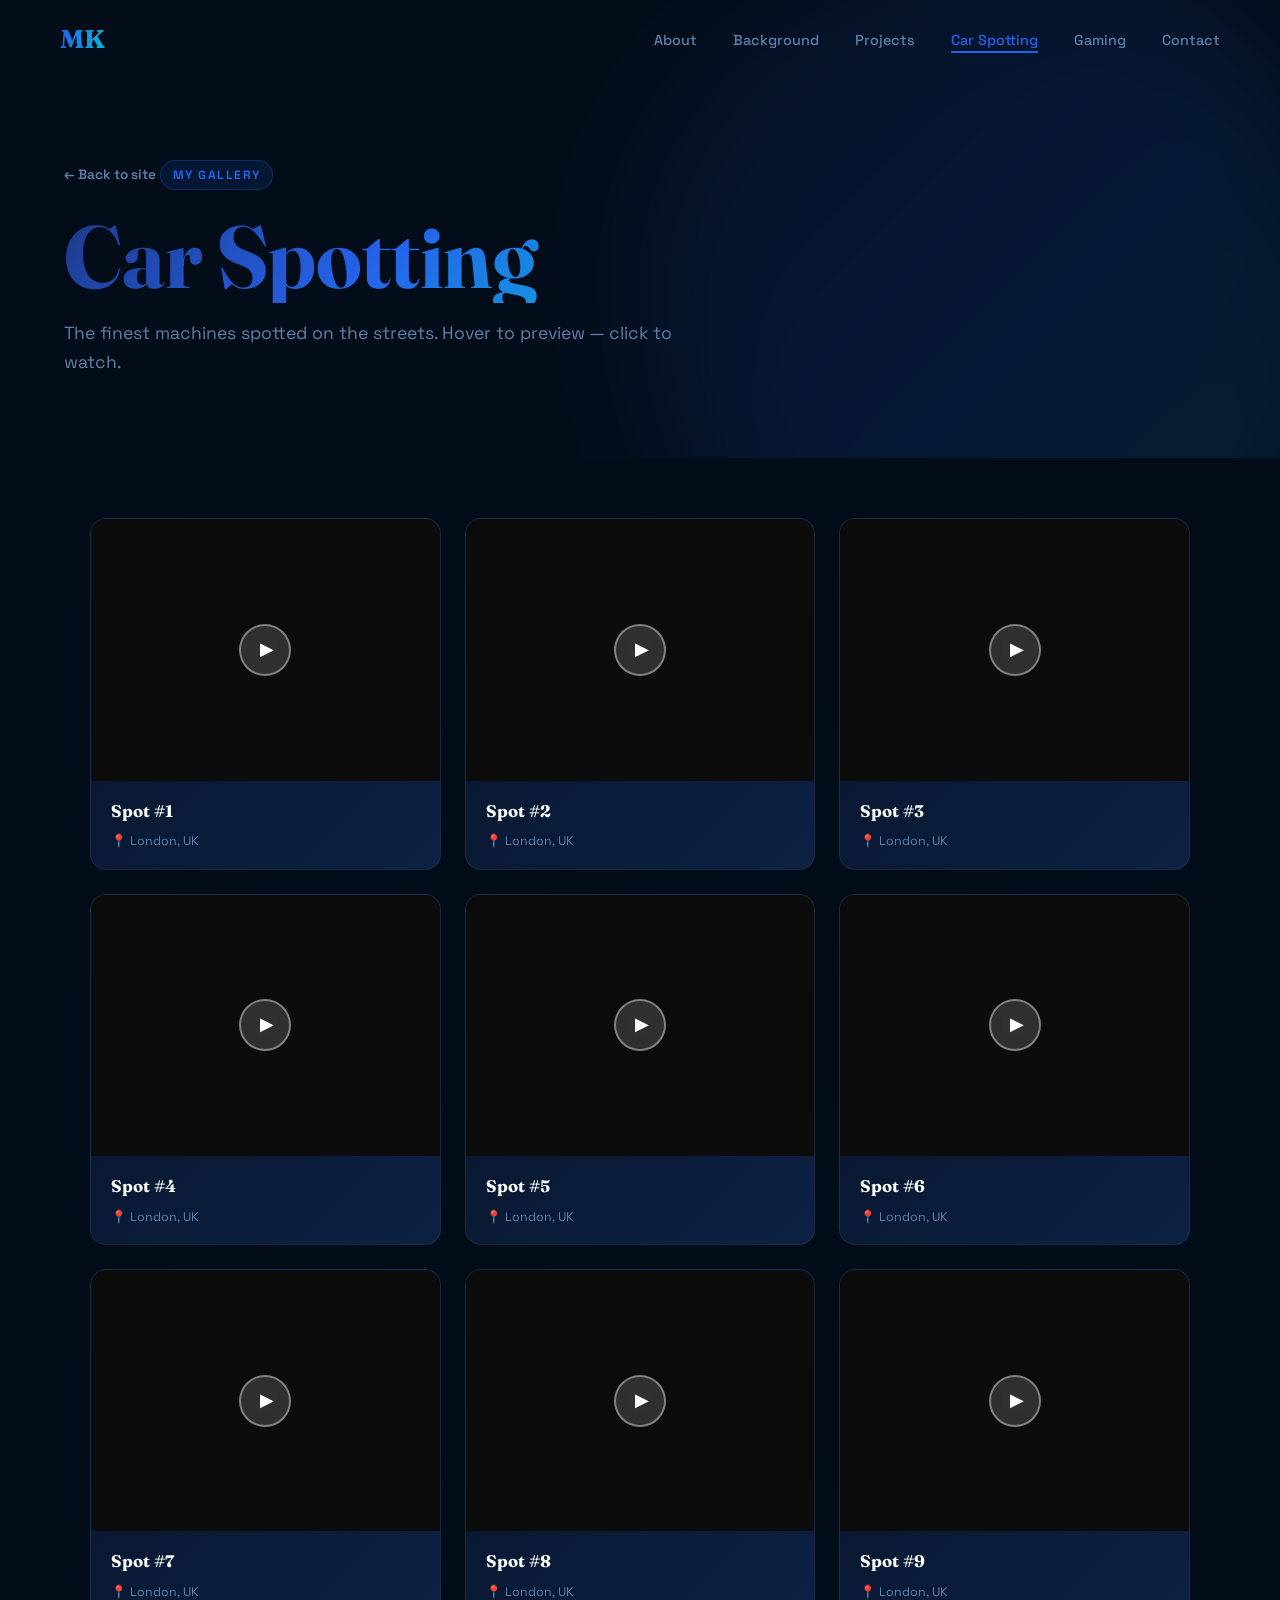
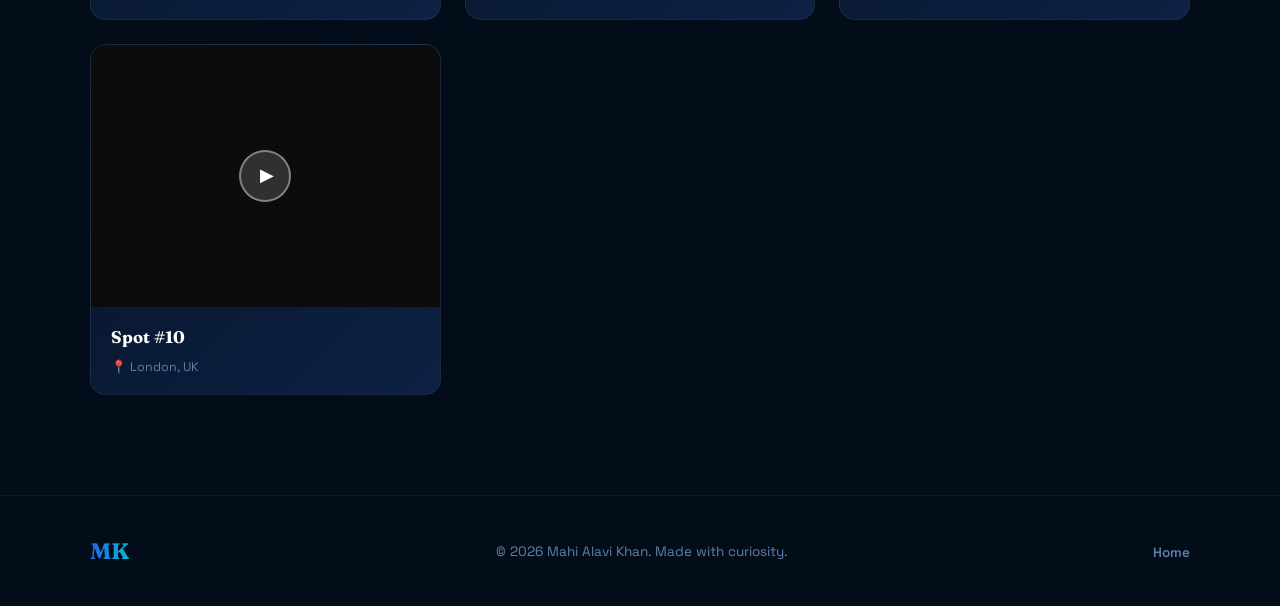
==== commit 059a6b09: "Rename to Mahi Alavi Khan across all pages" ====
--- a/car-spotting.html
+++ b/car-spotting.html
@@ -3,7 +3,7 @@
 <head>
   <meta charset="UTF-8" />
   <meta name="viewport" content="width=device-width, initial-scale=1.0" />
-  <title>Car Spotting — Mahi Khan</title>
+  <title>Car Spotting — Mahi Alavi Khan</title>
   <link rel="stylesheet" href="styles.css" />
   <link rel="preconnect" href="https://fonts.googleapis.com" />
   <link rel="preconnect" href="https://fonts.gstatic.com" crossorigin />
@@ -186,7 +186,7 @@
   <footer class="footer">
     <div class="container footer-inner">
       <p class="footer-logo">MK</p>
-      <p class="footer-copy">© 2026 Mahi Khan. Made with curiosity.</p>
+      <p class="footer-copy">© 2026 Mahi Alavi Khan. Made with curiosity.</p>
       <div class="footer-links">
         <a href="index.html">Home</a>
       </div>
--- a/styles.css
+++ b/styles.css
@@ -2,26 +2,26 @@
 *, *::before, *::after { box-sizing: border-box; margin: 0; padding: 0; }
 
 :root {
-  --pink:    #FF3CAC;
-  --purple:  #7B2FBE;
-  --orange:  #FF6B35;
-  --yellow:  #FFD23F;
-  --cyan:    #00D4FF;
-  --dark:    #0D0D0D;
-  --dark2:   #1A1A2E;
-  --light:   #F9F6FF;
+  --pink:    #2563EB;
+  --purple:  #1E40AF;
+  --orange:  #06B6D4;
+  --yellow:  #60A5FA;
+  --cyan:    #38BDF8;
+  --dark:    #030D1A;
+  --dark2:   #071428;
+  --light:   #EEF4FF;
   --white:   #FFFFFF;
-  --text:    #E8E0FF;
-  --muted:   #9985B0;
-
-  --grad-hero:   linear-gradient(135deg, #7B2FBE 0%, #FF3CAC 50%, #FF6B35 100%);
-  --grad-card:   linear-gradient(135deg, #1A1A2E, #2D1B54);
+  --text:    #C8D8F0;
+  --muted:   #5E80A8;
+
+  --grad-hero:   linear-gradient(135deg, #1E3A8A 0%, #2563EB 50%, #06B6D4 100%);
+  --grad-card:   linear-gradient(135deg, #071428, #0D2144);
   --grad-accent: linear-gradient(90deg, var(--pink), var(--orange));
 
   --radius: 16px;
   --radius-sm: 8px;
-  --shadow: 0 8px 32px rgba(123,47,190,0.25);
-  --shadow-lg: 0 20px 60px rgba(123,47,190,0.35);
+  --shadow: 0 8px 32px rgba(37,99,235,0.25);
+  --shadow-lg: 0 20px 60px rgba(37,99,235,0.35);
   --transition: 0.3s cubic-bezier(0.4,0,0.2,1);
 }
 
@@ -56,8 +56,8 @@
   letter-spacing: 0.12em;
   text-transform: uppercase;
   color: var(--pink);
-  background: rgba(255,60,172,0.12);
-  border: 1px solid rgba(255,60,172,0.3);
+  background: rgba(37,99,235,0.12);
+  border: 1px solid rgba(37,99,235,0.3);
   padding: 4px 12px;
   border-radius: 100px;
   margin-bottom: 16px;
@@ -108,9 +108,9 @@
 .btn-primary {
   background: var(--grad-accent);
   color: var(--white);
-  box-shadow: 0 4px 20px rgba(255,60,172,0.4);
-}
-.btn-primary:hover { box-shadow: 0 8px 30px rgba(255,60,172,0.55); }
+  box-shadow: 0 4px 20px rgba(37,99,235,0.4);
+}
+.btn-primary:hover { box-shadow: 0 8px 30px rgba(37,99,235,0.55); }
 
 .btn-outline {
   background: transparent;
@@ -268,7 +268,7 @@
   border-radius: 50%;
   background: var(--grad-hero);
   padding: 4px;
-  box-shadow: var(--shadow-lg), 0 0 60px rgba(255,60,172,0.25);
+  box-shadow: var(--shadow-lg), 0 0 60px rgba(37,99,235,0.25);
   animation: float 6s ease-in-out infinite;
 }
 
@@ -442,7 +442,7 @@
   font-weight: 500;
   transition: background var(--transition), border-color var(--transition);
 }
-.tag:hover { background: rgba(255,60,172,0.15); border-color: var(--pink); }
+.tag:hover { background: rgba(37,99,235,0.15); border-color: var(--pink); }
 
 /* ===== BACKGROUND ===== */
 .background { background: var(--dark); }
@@ -497,7 +497,7 @@
 .blog-card:hover {
   transform: translateY(-6px);
   box-shadow: var(--shadow-lg);
-  border-color: rgba(255,60,172,0.3);
+  border-color: rgba(37,99,235,0.3);
 }
 
 .blog-card:hover::before { opacity: 0.04; }
@@ -507,8 +507,8 @@
   flex-direction: row;
   align-items: flex-start;
   gap: 40px;
-  background: linear-gradient(135deg, #2D1B54, #1A0A36);
-  border-color: rgba(255,60,172,0.2);
+  background: linear-gradient(135deg, #071428, #0D2144);
+  border-color: rgba(37,99,235,0.2);
 }
 
 .blog-card.featured .card-title {
@@ -616,7 +616,7 @@
   color: var(--white);
   font-weight: 600;
   text-decoration: underline;
-  text-decoration-color: rgba(255,60,172,0.4);
+  text-decoration-color: rgba(37,99,235,0.4);
   text-underline-offset: 3px;
   transition: color var(--transition), text-decoration-color var(--transition);
 }
@@ -761,7 +761,7 @@
 .carspot-teaser-card:hover {
   transform: translateY(-6px) scale(1.03);
   box-shadow: var(--shadow-lg);
-  border-color: rgba(255,60,172,0.3);
+  border-color: rgba(37,99,235,0.3);
 }
 
 .carspot-icon { font-size: 3.5rem; }
@@ -890,7 +890,7 @@
 .gallery-card:hover {
   transform: translateY(-6px);
   box-shadow: var(--shadow-lg);
-  border-color: rgba(255,60,172,0.3);
+  border-color: rgba(37,99,235,0.3);
 }
 
 .gallery-img-wrap {
@@ -1102,7 +1102,7 @@
 :root {
   --apex-red:    #E8002D;
   --apex-orange: #FF6B35;
-  --grad-apex:   linear-gradient(135deg, #1a0008, #3d0015, #1a0008);
+  --grad-apex:   linear-gradient(135deg, #040C1A, #0D2144, #040C1A);
   --grad-apex-accent: linear-gradient(135deg, var(--apex-red), var(--apex-orange));
 }
 
@@ -1118,7 +1118,7 @@
   position: relative;
   padding: 160px min(5vw, 80px) 80px;
   overflow: hidden;
-  background: #0a0005;
+  background: #040C1A;
 }
 
 .gaming-hero-content {
@@ -1158,7 +1158,7 @@
 
 /* Gaming section */
 .gaming-section {
-  background: #0a0005;
+  background: #040C1A;
   padding: 60px 0 100px;
 }
 
@@ -1181,7 +1181,7 @@
   border-radius: var(--radius);
   overflow: hidden;
   cursor: pointer;
-  background: #14000a;
+  background: #081525;
   border: 1px solid rgba(232,0,45,0.12);
   opacity: 0;
   transform: translateY(20px);
@@ -1211,7 +1211,7 @@
 
 /* Featured highlight cells — span both rows, full image visible */
 .gaming-cell--featured {
-  background: #0a0005;
+  background: #040C1A;
 }
 
 .gaming-cell--featured img {
@@ -1266,11 +1266,11 @@
 }
 
 .gaming-placeholder--image {
-  background: linear-gradient(135deg, #1a0008 0%, #2d000f 100%);
+  background: linear-gradient(135deg, #040C1A 0%, #071428 100%);
 }
 
 .gaming-placeholder--video {
-  background: #14000a;
+  background: #081525;
 }
 
 .gaming-placeholder-icon { font-size: 2.2rem; opacity: 0.5; }
@@ -1289,7 +1289,7 @@
 }
 
 /* Gaming teaser on homepage */
-.gaming-teaser { background: #0a0005; }
+.gaming-teaser { background: #040C1A; }
 
 .gaming-teaser-card:hover {
   border-color: rgba(232,0,45,0.4) !important;
@@ -1402,7 +1402,7 @@
 .project-card:hover {
   transform: translateY(-6px);
   box-shadow: var(--shadow-lg);
-  border-color: rgba(255,60,172,0.3);
+  border-color: rgba(37,99,235,0.3);
 }
 
 .project-img-wrap {
@@ -1460,8 +1460,8 @@
   letter-spacing: 0.08em;
   text-transform: uppercase;
   color: var(--pink);
-  background: rgba(255,60,172,0.1);
-  border: 1px solid rgba(255,60,172,0.25);
+  background: rgba(37,99,235,0.1);
+  border: 1px solid rgba(37,99,235,0.25);
   padding: 3px 10px;
   border-radius: 100px;
 }
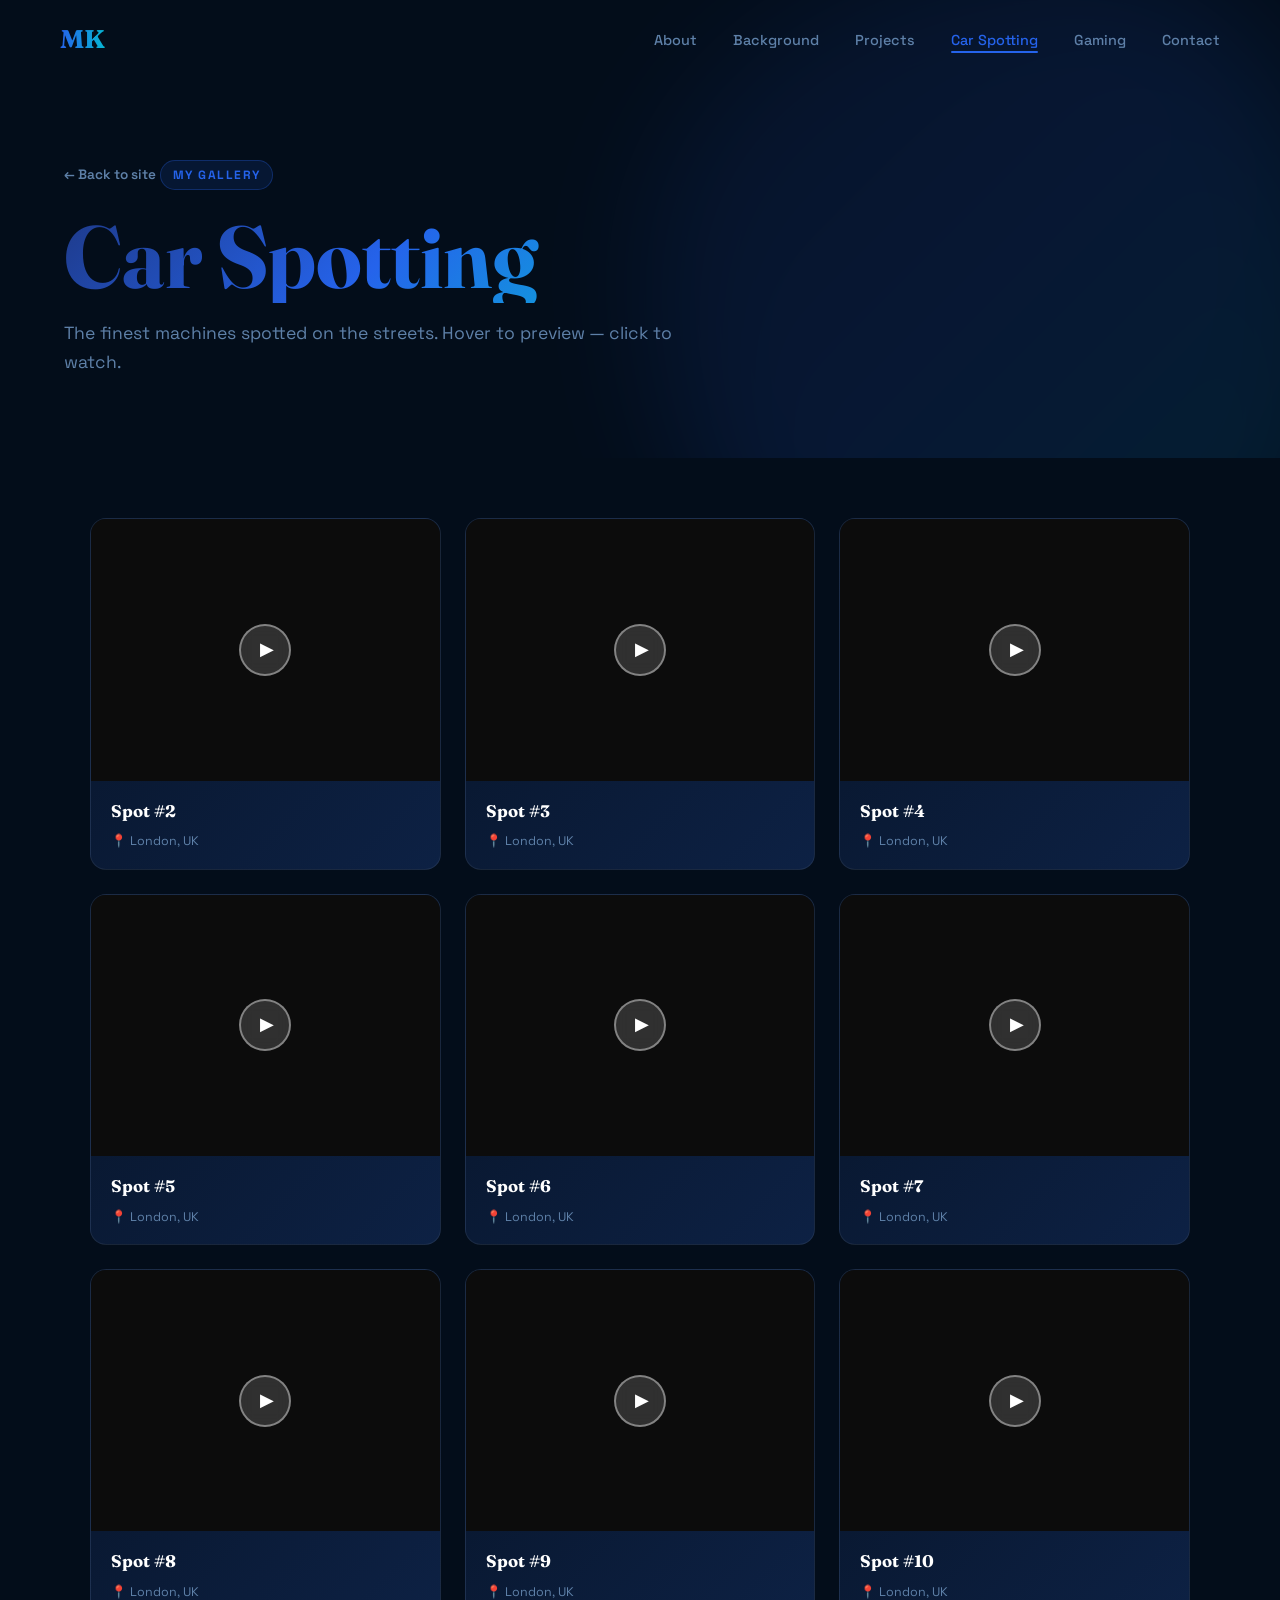
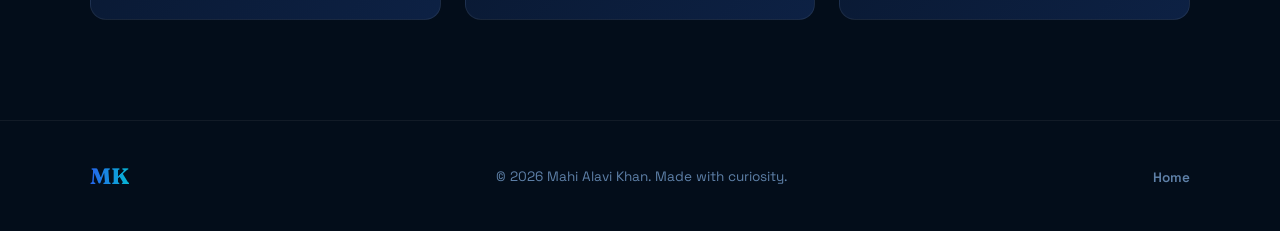
==== commit 5ba12102: "Remove Spot #1 from car spotting gallery" ====
--- a/car-spotting.html
+++ b/car-spotting.html
@@ -57,18 +57,7 @@
 
       <div class="gallery-grid" id="galleryGrid">
 
-        <div class="gallery-card" data-category="supercar" data-name="Spot #1" data-detail="London, UK">
-          <div class="gallery-img-wrap">
-            <video src="CarImages/bf7974aab0364c2784b813c1a7837246.MOV" muted loop playsinline preload="metadata"></video>
-            <div class="play-overlay"><span class="play-icon">&#9654;</span></div>
-          </div>
-          <div class="gallery-card-info">
-            <span class="card-car-name">Spot #1</span>
-            <span class="card-location">📍 London, UK</span>
-          </div>
-        </div>
-
-        <div class="gallery-card" data-category="supercar" data-name="Spot #2" data-detail="London, UK">
+<div class="gallery-card" data-category="supercar" data-name="Spot #2" data-detail="London, UK">
           <div class="gallery-img-wrap">
             <video src="CarImages/IMG_1939.MOV" muted loop playsinline preload="metadata"></video>
             <div class="play-overlay"><span class="play-icon">&#9654;</span></div>
--- a/styles.css
+++ b/styles.css
@@ -613,17 +613,17 @@
 }
 
 .contact-plain a {
-  color: var(--white);
+  color: var(--cyan);
   font-weight: 600;
   text-decoration: underline;
-  text-decoration-color: rgba(37,99,235,0.4);
+  text-decoration-color: rgba(56,189,248,0.5);
   text-underline-offset: 3px;
   transition: color var(--transition), text-decoration-color var(--transition);
 }
 
 .contact-plain a:hover {
-  color: var(--pink);
-  text-decoration-color: var(--pink);
+  color: var(--white);
+  text-decoration-color: var(--white);
 }
 
 /* ===== FOOTER ===== */
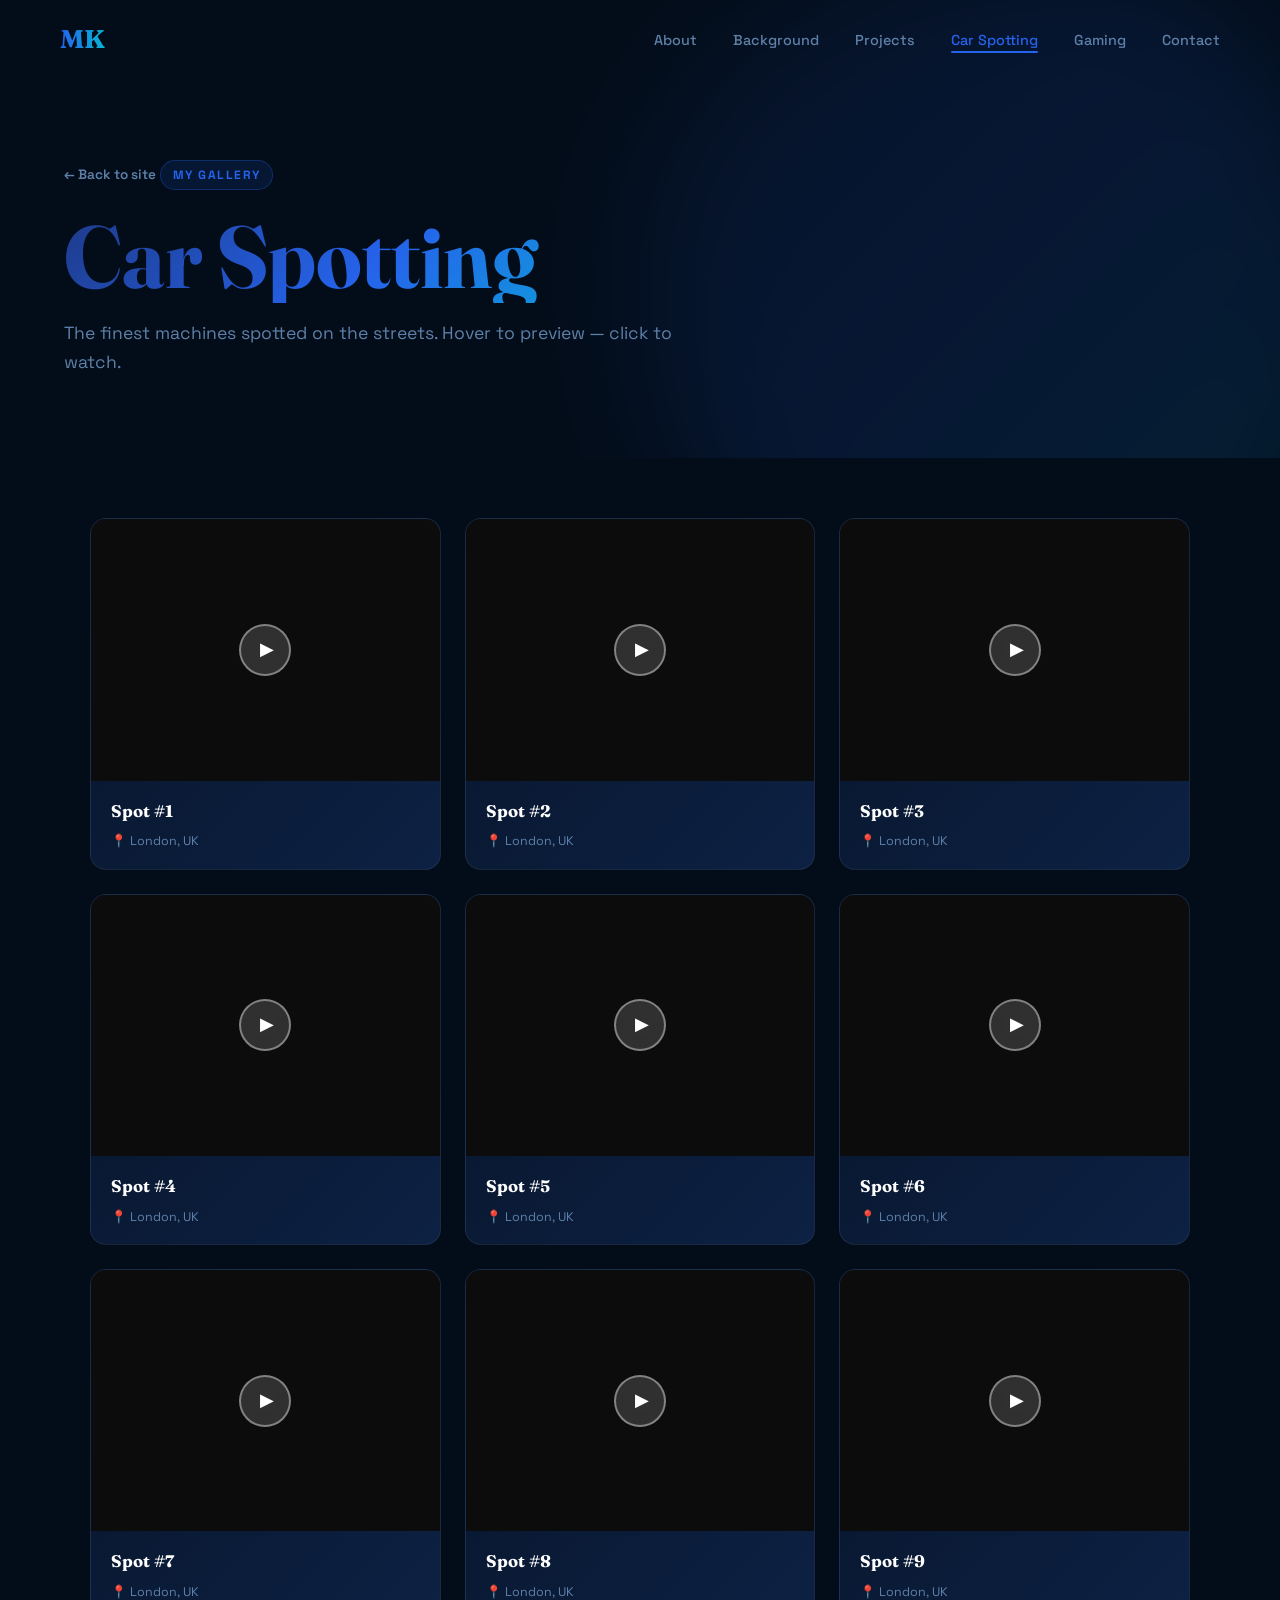
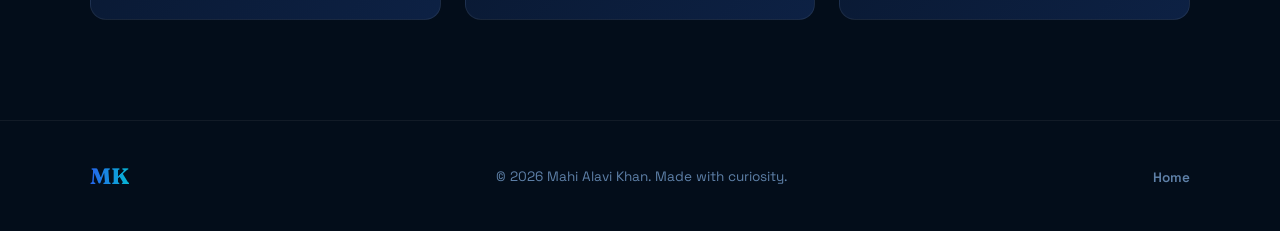
==== commit e5c08fa7: "Renumber car spotting spots #2-#10 to #1-#9" ====
--- a/car-spotting.html
+++ b/car-spotting.html
@@ -57,9 +57,20 @@
 
       <div class="gallery-grid" id="galleryGrid">
 
-<div class="gallery-card" data-category="supercar" data-name="Spot #2" data-detail="London, UK">
+        <div class="gallery-card" data-category="supercar" data-name="Spot #1" data-detail="London, UK">
           <div class="gallery-img-wrap">
             <video src="CarImages/IMG_1939.MOV" muted loop playsinline preload="metadata"></video>
+            <div class="play-overlay"><span class="play-icon">&#9654;</span></div>
+          </div>
+          <div class="gallery-card-info">
+            <span class="card-car-name">Spot #1</span>
+            <span class="card-location">📍 London, UK</span>
+          </div>
+        </div>
+
+        <div class="gallery-card" data-category="supercar" data-name="Spot #2" data-detail="London, UK">
+          <div class="gallery-img-wrap">
+            <video src="CarImages/IMG_1972.mov" muted loop playsinline preload="metadata"></video>
             <div class="play-overlay"><span class="play-icon">&#9654;</span></div>
           </div>
           <div class="gallery-card-info">
@@ -70,7 +81,7 @@
 
         <div class="gallery-card" data-category="supercar" data-name="Spot #3" data-detail="London, UK">
           <div class="gallery-img-wrap">
-            <video src="CarImages/IMG_1972.mov" muted loop playsinline preload="metadata"></video>
+            <video src="CarImages/IMG_1985.mov" muted loop playsinline preload="metadata"></video>
             <div class="play-overlay"><span class="play-icon">&#9654;</span></div>
           </div>
           <div class="gallery-card-info">
@@ -81,7 +92,7 @@
 
         <div class="gallery-card" data-category="supercar" data-name="Spot #4" data-detail="London, UK">
           <div class="gallery-img-wrap">
-            <video src="CarImages/IMG_1985.mov" muted loop playsinline preload="metadata"></video>
+            <video src="CarImages/IMG_1987.mov" muted loop playsinline preload="metadata"></video>
             <div class="play-overlay"><span class="play-icon">&#9654;</span></div>
           </div>
           <div class="gallery-card-info">
@@ -92,7 +103,7 @@
 
         <div class="gallery-card" data-category="supercar" data-name="Spot #5" data-detail="London, UK">
           <div class="gallery-img-wrap">
-            <video src="CarImages/IMG_1987.mov" muted loop playsinline preload="metadata"></video>
+            <video src="CarImages/IMG_1990.mov" muted loop playsinline preload="metadata"></video>
             <div class="play-overlay"><span class="play-icon">&#9654;</span></div>
           </div>
           <div class="gallery-card-info">
@@ -103,7 +114,7 @@
 
         <div class="gallery-card" data-category="supercar" data-name="Spot #6" data-detail="London, UK">
           <div class="gallery-img-wrap">
-            <video src="CarImages/IMG_1990.mov" muted loop playsinline preload="metadata"></video>
+            <video src="CarImages/IMG_1996.mov" muted loop playsinline preload="metadata"></video>
             <div class="play-overlay"><span class="play-icon">&#9654;</span></div>
           </div>
           <div class="gallery-card-info">
@@ -114,7 +125,7 @@
 
         <div class="gallery-card" data-category="supercar" data-name="Spot #7" data-detail="London, UK">
           <div class="gallery-img-wrap">
-            <video src="CarImages/IMG_1996.mov" muted loop playsinline preload="metadata"></video>
+            <video src="CarImages/IMG_8750.mov" muted loop playsinline preload="metadata"></video>
             <div class="play-overlay"><span class="play-icon">&#9654;</span></div>
           </div>
           <div class="gallery-card-info">
@@ -125,7 +136,7 @@
 
         <div class="gallery-card" data-category="supercar" data-name="Spot #8" data-detail="London, UK">
           <div class="gallery-img-wrap">
-            <video src="CarImages/IMG_8750.mov" muted loop playsinline preload="metadata"></video>
+            <video src="CarImages/IMG_8766.mov" muted loop playsinline preload="metadata"></video>
             <div class="play-overlay"><span class="play-icon">&#9654;</span></div>
           </div>
           <div class="gallery-card-info">
@@ -136,22 +147,11 @@
 
         <div class="gallery-card" data-category="supercar" data-name="Spot #9" data-detail="London, UK">
           <div class="gallery-img-wrap">
-            <video src="CarImages/IMG_8766.mov" muted loop playsinline preload="metadata"></video>
+            <video src="CarImages/IMG_9933.mov" muted loop playsinline preload="metadata"></video>
             <div class="play-overlay"><span class="play-icon">&#9654;</span></div>
           </div>
           <div class="gallery-card-info">
             <span class="card-car-name">Spot #9</span>
-            <span class="card-location">📍 London, UK</span>
-          </div>
-        </div>
-
-        <div class="gallery-card" data-category="supercar" data-name="Spot #10" data-detail="London, UK">
-          <div class="gallery-img-wrap">
-            <video src="CarImages/IMG_9933.mov" muted loop playsinline preload="metadata"></video>
-            <div class="play-overlay"><span class="play-icon">&#9654;</span></div>
-          </div>
-          <div class="gallery-card-info">
-            <span class="card-car-name">Spot #10</span>
             <span class="card-location">📍 London, UK</span>
           </div>
         </div>
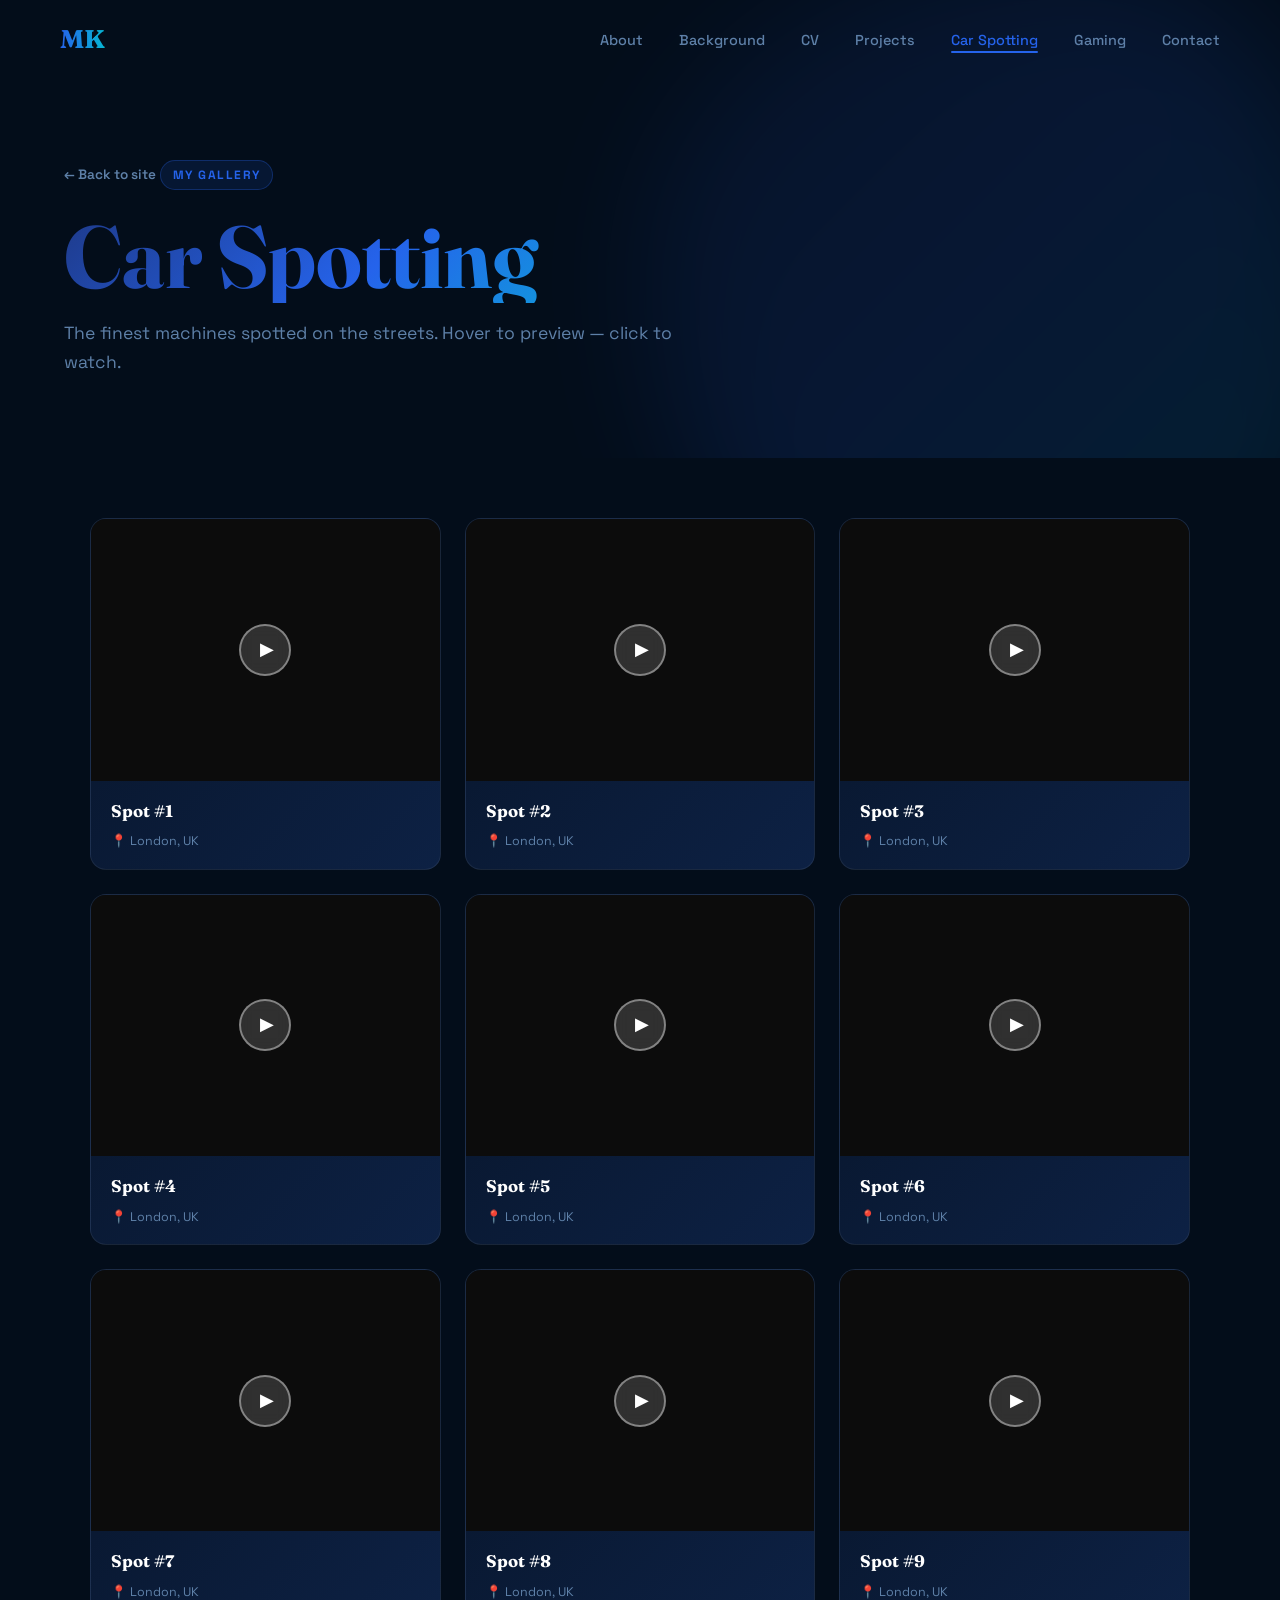
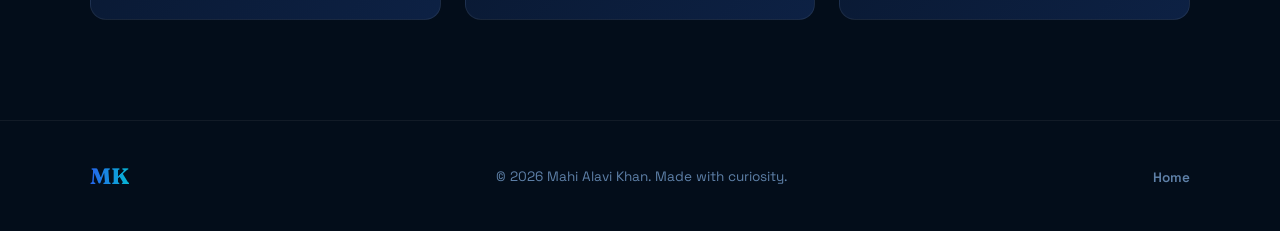
==== commit 7ef9b95d: "Add CV/Resume section with dedicated page, homepage teaser, and nav links - New cv.html: full CV pag" ====
--- a/car-spotting.html
+++ b/car-spotting.html
@@ -17,6 +17,7 @@
     <ul class="nav-links">
       <li><a href="index.html#about">About</a></li>
       <li><a href="index.html#background">Background</a></li>
+      <li><a href="cv.html">CV</a></li>
       <li><a href="projects.html">Projects</a></li>
       <li><a href="car-spotting.html" class="nav-active">Car Spotting</a></li>
       <li><a href="gaming.html">Gaming</a></li>
@@ -33,6 +34,7 @@
     <ul>
       <li><a href="index.html#about" class="mobile-link">About</a></li>
       <li><a href="index.html#background" class="mobile-link">Background</a></li>
+      <li><a href="cv.html" class="mobile-link">CV</a></li>
       <li><a href="projects.html" class="mobile-link">Projects</a></li>
       <li><a href="car-spotting.html" class="mobile-link">Car Spotting</a></li>
       <li><a href="gaming.html" class="mobile-link">Gaming</a></li>
--- a/styles.css
+++ b/styles.css
@@ -1502,6 +1502,335 @@
 /* Projects teaser on homepage */
 .projects-teaser { background: var(--dark2); }
 
+/* MSc AI & Personal Projects teasers on homepage */
+.msc-ai-teaser { background: var(--dark); }
+.personal-projects-teaser { background: var(--dark2); }
+
+/* ===== CV PAGE ===== */
+
+/* Homepage teaser */
+.cv-teaser { background: var(--dark2); }
+
+/* Hero */
+.cv-hero {
+  position: relative;
+  padding: 160px min(5vw, 80px) 80px;
+  overflow: hidden;
+}
+
+.cv-hero-content {
+  position: relative;
+  z-index: 2;
+  max-width: 680px;
+}
+
+.cv-title {
+  font-family: 'Fraunces', serif;
+  font-size: clamp(3rem, 8vw, 5.5rem);
+  font-weight: 700;
+  color: var(--white);
+  line-height: 1.05;
+  margin-bottom: 12px;
+  background: var(--grad-hero);
+  -webkit-background-clip: text;
+  -webkit-text-fill-color: transparent;
+  background-clip: text;
+}
+
+.cv-subtitle {
+  font-size: 1.1rem;
+  color: var(--muted);
+  margin-bottom: 36px;
+}
+
+.cv-hero-cta {
+  display: flex;
+  gap: 16px;
+  flex-wrap: wrap;
+}
+
+/* Summary section */
+.cv-summary-section {
+  background: var(--dark2);
+  padding: 80px 0;
+}
+
+.cv-summary { max-width: 720px; }
+
+.cv-summary-text {
+  font-size: 1.1rem;
+  color: var(--muted);
+  line-height: 1.85;
+  margin-top: 8px;
+}
+
+/* Body layout */
+.cv-body-section {
+  background: var(--dark);
+  padding: 80px 0 100px;
+}
+
+.cv-layout {
+  display: grid;
+  grid-template-columns: 1fr 340px;
+  gap: 56px;
+  align-items: start;
+}
+
+/* CV blocks */
+.cv-block {
+  margin-bottom: 48px;
+}
+
+.cv-block:last-child { margin-bottom: 0; }
+
+.cv-block-title {
+  font-family: 'Fraunces', serif;
+  font-size: 1.15rem;
+  font-weight: 700;
+  color: var(--white);
+  padding-bottom: 10px;
+  border-bottom: 1px solid rgba(37,99,235,0.25);
+  margin-bottom: 28px;
+  letter-spacing: 0.01em;
+}
+
+/* Education entries */
+.cv-entry {
+  padding-bottom: 28px;
+  margin-bottom: 28px;
+  border-bottom: 1px solid rgba(255,255,255,0.06);
+}
+
+.cv-entry:last-child {
+  border-bottom: none;
+  padding-bottom: 0;
+  margin-bottom: 0;
+}
+
+.cv-entry-header {
+  display: flex;
+  justify-content: space-between;
+  align-items: flex-start;
+  gap: 16px;
+  margin-bottom: 12px;
+  flex-wrap: wrap;
+}
+
+.cv-entry-degree {
+  font-size: 1rem;
+  font-weight: 700;
+  color: var(--white);
+  margin-bottom: 2px;
+}
+
+.cv-entry-org {
+  font-size: 0.9rem;
+  color: var(--pink);
+  font-weight: 500;
+}
+
+.cv-entry-date {
+  font-size: 0.8rem;
+  font-weight: 700;
+  color: var(--muted);
+  letter-spacing: 0.04em;
+  white-space: nowrap;
+  background: rgba(37,99,235,0.1);
+  border: 1px solid rgba(37,99,235,0.2);
+  padding: 3px 10px;
+  border-radius: 100px;
+  flex-shrink: 0;
+}
+
+.cv-entry-list {
+  list-style: none;
+  display: flex;
+  flex-direction: column;
+  gap: 6px;
+}
+
+.cv-entry-list li {
+  font-size: 0.95rem;
+  color: var(--muted);
+  line-height: 1.6;
+  padding-left: 16px;
+  position: relative;
+}
+
+.cv-entry-list li::before {
+  content: '–';
+  position: absolute;
+  left: 0;
+  color: var(--pink);
+  font-weight: 700;
+}
+
+/* Project cards inside CV */
+.cv-project-card {
+  background: var(--grad-card);
+  border: 1px solid rgba(255,255,255,0.07);
+  border-radius: var(--radius);
+  padding: 24px 24px 20px;
+  margin-bottom: 20px;
+  transition: border-color var(--transition), box-shadow var(--transition);
+}
+
+.cv-project-card:last-child { margin-bottom: 0; }
+
+.cv-project-card:hover {
+  border-color: rgba(37,99,235,0.3);
+  box-shadow: var(--shadow);
+}
+
+.cv-project-header {
+  display: flex;
+  justify-content: space-between;
+  align-items: flex-start;
+  gap: 12px;
+  flex-wrap: wrap;
+  margin-bottom: 10px;
+}
+
+.cv-project-name {
+  font-size: 1rem;
+  font-weight: 700;
+  color: var(--white);
+}
+
+.cv-project-tag {
+  font-size: 0.72rem;
+  font-weight: 700;
+  letter-spacing: 0.08em;
+  text-transform: uppercase;
+  color: var(--pink);
+  background: rgba(37,99,235,0.1);
+  border: 1px solid rgba(37,99,235,0.25);
+  padding: 3px 10px;
+  border-radius: 100px;
+  flex-shrink: 0;
+}
+
+.cv-project-desc {
+  font-size: 0.92rem;
+  color: var(--muted);
+  line-height: 1.7;
+  margin-bottom: 14px;
+}
+
+.cv-project-tags {
+  display: flex;
+  flex-wrap: wrap;
+  gap: 6px;
+}
+
+/* Skill chips */
+.cv-chip-group {
+  display: flex;
+  flex-wrap: wrap;
+  gap: 8px;
+}
+
+.cv-chip {
+  background: rgba(37,99,235,0.08);
+  border: 1px solid rgba(37,99,235,0.2);
+  color: var(--text);
+  padding: 5px 12px;
+  border-radius: 100px;
+  font-size: 0.82rem;
+  font-weight: 500;
+  transition: background var(--transition), border-color var(--transition), color var(--transition);
+}
+
+.cv-chip:hover {
+  background: rgba(37,99,235,0.18);
+  border-color: var(--pink);
+  color: var(--white);
+}
+
+/* Contact list in sidebar */
+.cv-contact-list {
+  list-style: none;
+  display: flex;
+  flex-direction: column;
+  gap: 12px;
+}
+
+.cv-contact-list li {
+  display: flex;
+  flex-direction: column;
+  gap: 2px;
+}
+
+.cv-contact-label {
+  font-size: 0.72rem;
+  font-weight: 700;
+  letter-spacing: 0.1em;
+  text-transform: uppercase;
+  color: var(--muted);
+}
+
+.cv-contact-val {
+  font-size: 0.9rem;
+  color: var(--text);
+  font-weight: 500;
+  word-break: break-all;
+}
+
+a.cv-contact-val {
+  color: var(--cyan);
+  transition: color var(--transition);
+}
+
+a.cv-contact-val:hover { color: var(--white); }
+
+/* Download CTA section */
+.cv-download-section {
+  background: var(--dark2);
+  padding: 80px 0;
+}
+
+.cv-download-inner {
+  display: flex;
+  align-items: center;
+  justify-content: space-between;
+  gap: 40px;
+  flex-wrap: wrap;
+  background: var(--grad-card);
+  border: 1px solid rgba(37,99,235,0.2);
+  border-radius: var(--radius);
+  padding: 48px 56px;
+}
+
+.cv-download-text .section-title { margin-bottom: 8px; }
+.cv-download-text p { color: var(--muted); font-size: 1rem; }
+
+.cv-download-actions {
+  display: flex;
+  gap: 16px;
+  flex-wrap: wrap;
+  flex-shrink: 0;
+}
+
+/* Responsive */
+@media (max-width: 960px) {
+  .cv-layout {
+    grid-template-columns: 1fr;
+    gap: 0;
+  }
+  .cv-side-col { display: contents; }
+  .cv-side-col .cv-block { margin-bottom: 40px; }
+  .cv-main-col .cv-block { margin-bottom: 40px; }
+}
+
+@media (max-width: 640px) {
+  .cv-hero { padding: 120px 6vw 60px; }
+  .cv-download-inner { padding: 32px 24px; flex-direction: column; align-items: flex-start; }
+  .cv-download-actions { width: 100%; }
+  .cv-download-actions .btn { flex: 1; justify-content: center; }
+  .cv-entry-header { flex-direction: column; gap: 8px; }
+}
+
 /* ===== MOBILE POLISH ===== */
 
 /* About — cap photo width and fix badge overflow on small screens */
